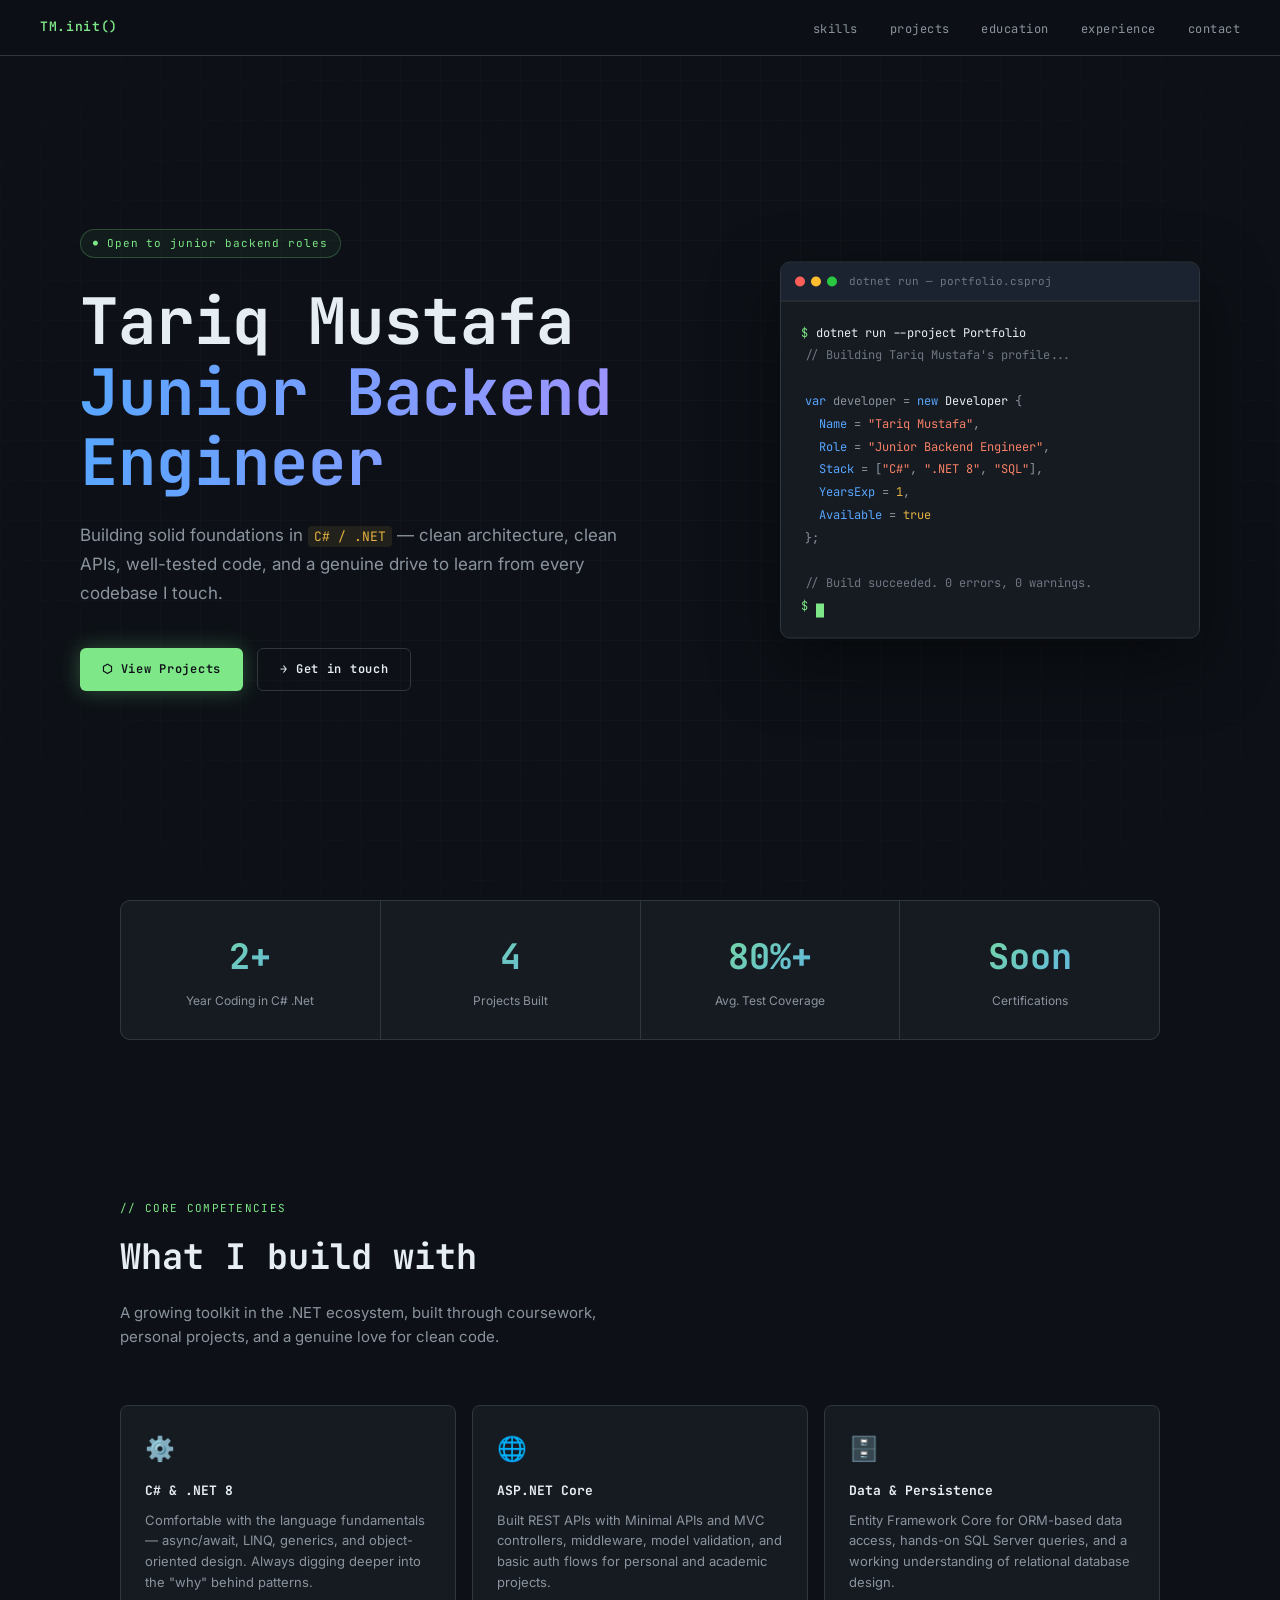
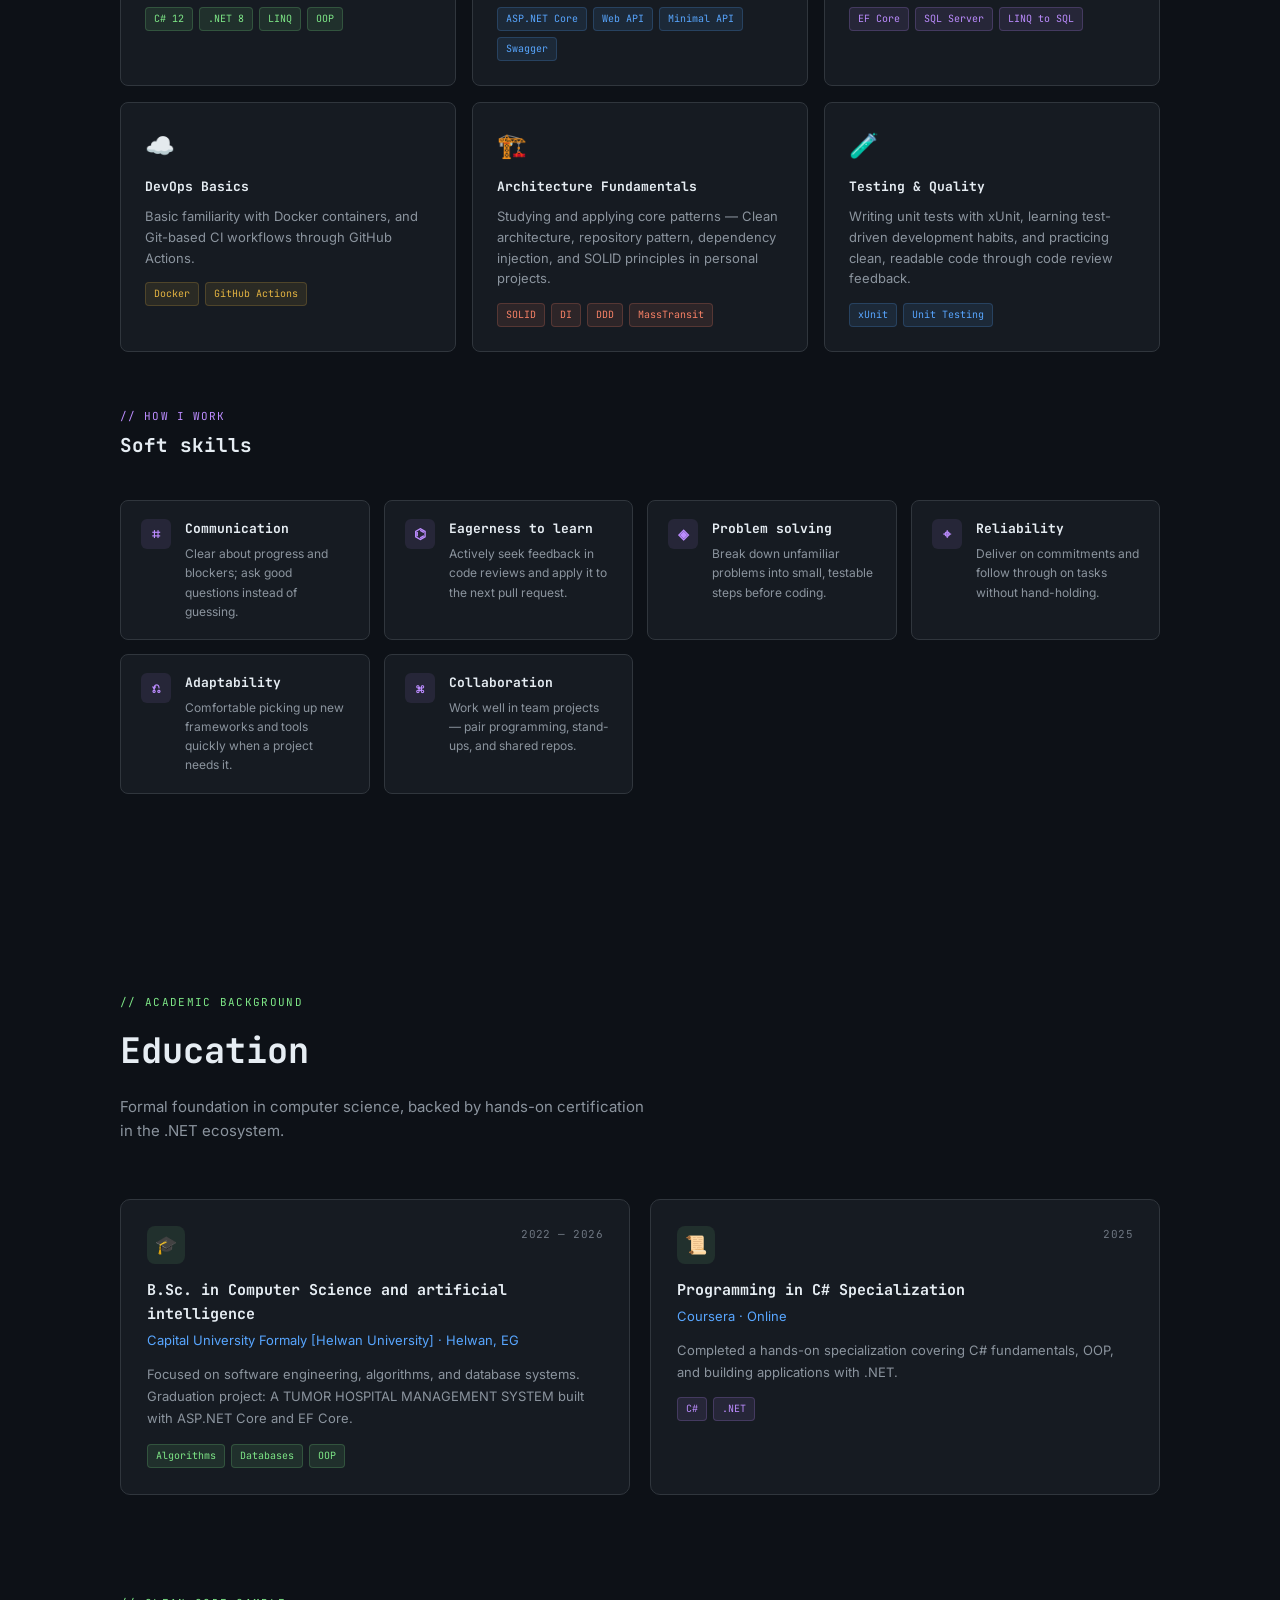
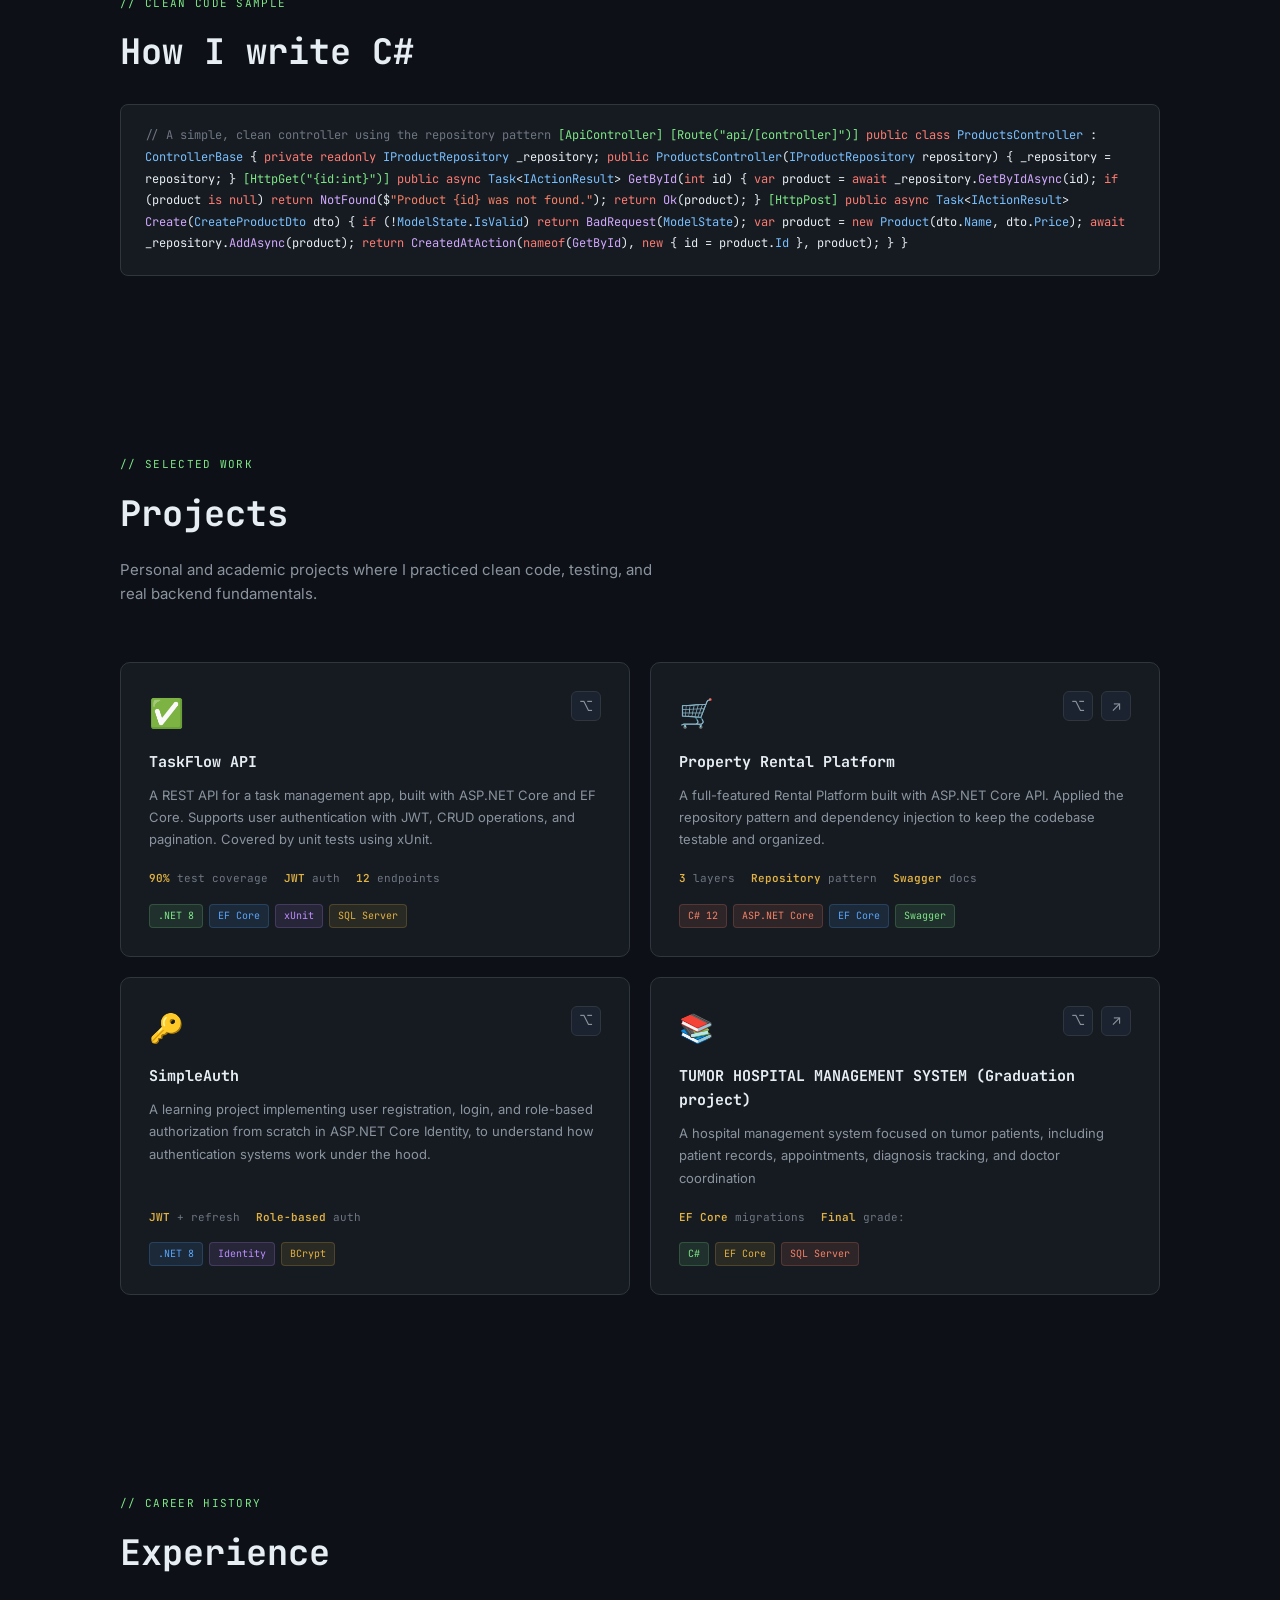
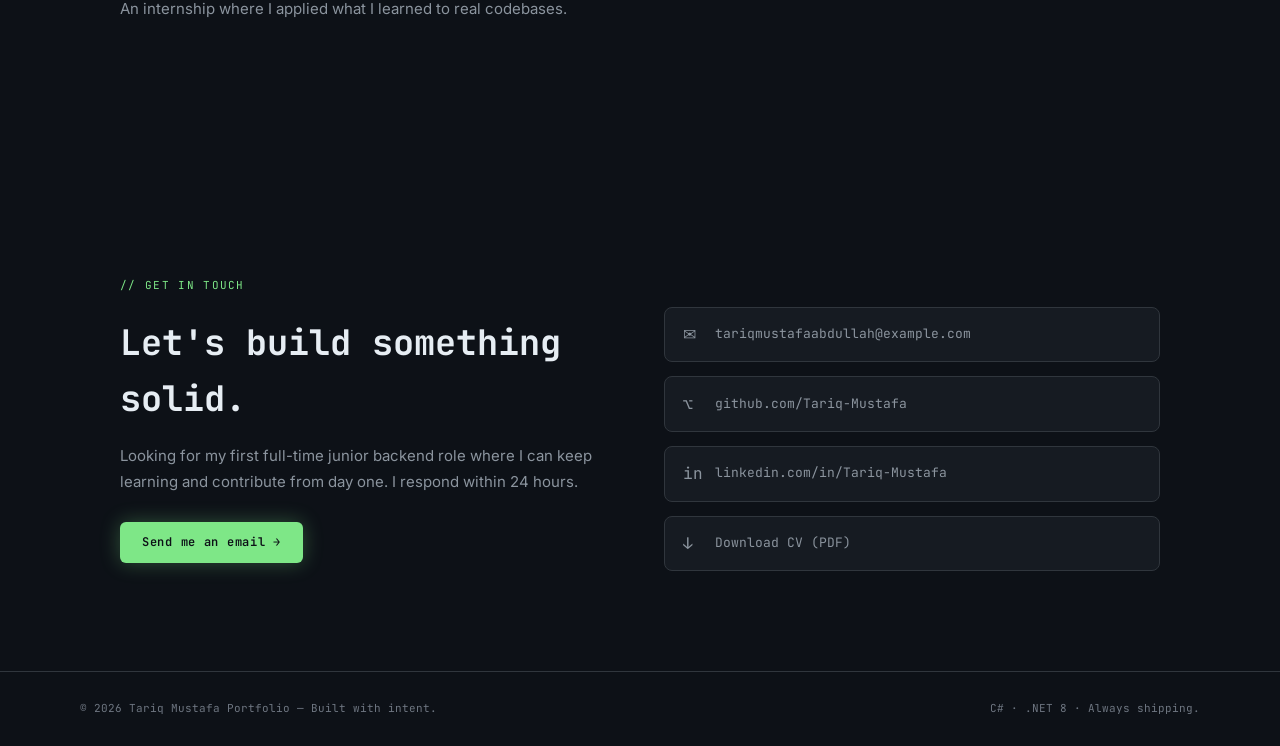
==== index.html @ 914c98a4 "Rename portfolio.html to index.html" ====
<!DOCTYPE html>
<html lang="en">
  <head>
    <meta charset="UTF-8">
    <meta name="viewport" content="width=device-width, initial-scale=1.0">
    <title>Tariq Mustafa — Junior Backend Engineer</title>
    <link rel="stylesheet" href="portfolio.css">
    <link href="https://fonts.googleapis.com/css2?family=JetBrains+Mono:wght@300;400;600;700&family=Inter:wght@300;400;500;600&display=swap" rel="stylesheet">
  </head>

  <body>

  <!-- NAV -->
  <nav>
    <div class="nav-logo">TM.init()</div>
    <ul class="nav-links">
      <li><a href="#skills">skills</a></li>
      <li><a href="#projects">projects</a></li>
      <li><a href="#education">education</a></li>
      <li><a href="#experience">experience</a></li>
      <li><a href="#contact">contact</a></li>
    </ul>
  </nav>

  <!-- HERO -->
  <div style="position:relative; overflow:hidden;">
    <div class="hero-grid"></div>
    <div class="hero" style="max-width:1400px; margin:0 auto;">
      <div class="hero-content">
        <div class="hero-badge">Open to junior backend roles</div>
        <h1>
          <span class="name">Tariq Mustafa</span>
          <span class="role">Junior Backend Engineer</span>
        </h1>
        <p class="hero-tagline">
          Building solid foundations in <code>C# / .NET</code> —
          clean architecture, clean APIs, well-tested code, and a genuine drive to learn
          from every codebase I touch.
        </p>
        <div class="hero-cta">
          <a href="#projects" class="btn btn-primary">
            <span>⬡</span> View Projects
          </a>
          <a href="#contact" class="btn btn-secondary">
            <span>→</span> Get in touch
          </a>
        </div>
      </div>

      <div class="terminal" id="terminal">
        <div class="terminal-bar">
          <div class="dot dot-r"></div>
          <div class="dot dot-y"></div>
          <div class="dot dot-g"></div>
          <span class="terminal-title">dotnet run — portfolio.csproj</span>
        </div>
        <div class="terminal-body">
          <div class="t-line"><span class="t-prompt">$</span><span class="t-cmd">dotnet run --project Portfolio</span></div>
          <div class="t-out"><span class="t-comment">// Building Tariq Mustafa's profile...</span></div>
          <div class="t-out">&nbsp;</div>
          <div class="t-out"><span class="t-key">var</span> developer = <span class="t-key">new</span> <span class="t-cmd">Developer</span> {</div>
          <div class="t-out">&nbsp;&nbsp;<span class="t-key">Name</span> = <span class="t-str">"Tariq Mustafa"</span>,</div>
          <div class="t-out">&nbsp;&nbsp;<span class="t-key">Role</span> = <span class="t-str">"Junior Backend Engineer"</span>,</div>
          <div class="t-out">&nbsp;&nbsp;<span class="t-key">Stack</span> = [<span class="t-str">"C#"</span>, <span class="t-str">".NET 8"</span>, <span class="t-str">"SQL"</span>],</div>
          <div class="t-out">&nbsp;&nbsp;<span class="t-key">YearsExp</span> = <span class="t-val">1</span>,</div>
          <div class="t-out">&nbsp;&nbsp;<span class="t-key">Available</span> = <span class="t-val">true</span></div>
          <div class="t-out">};</div>
          <div class="t-out">&nbsp;</div>
          <div class="t-out"><span class="t-comment">// Build succeeded. 0 errors, 0 warnings.</span></div>
          <div class="t-line"><span class="t-prompt">$</span><span class="t-cmd"> <span class="cursor"></span></span></div>
        </div>
      </div>
    </div>
  </div>

  <!-- METRICS -->
  <section id="metrics" style="padding-top: 0; padding-bottom: 0;">
    <div class="metrics">
      <div class="metric"><div class="metric-num">2+</div><div class="metric-label">Year Coding in C# .Net</div></div>
      <div class="metric"><div class="metric-num">4</div><div class="metric-label">Projects Built</div></div>
      <div class="metric"><div class="metric-num">80%+</div><div class="metric-label">Avg. Test Coverage</div></div>
      <div class="metric"><div class="metric-num">Soon</div><div class="metric-label">Certifications</div></div>
    </div>
  </section>

  <!-- SKILLS -->
  <section id="skills">
    <div class="section-label">// core competencies</div>
    <h2 class="section-title">What I build with</h2>
    <p class="section-sub">A growing toolkit in the .NET ecosystem, built through coursework, personal projects, and a genuine love for clean code.</p>

    <div class="skills-grid">
      <div class="skill-card" style="--accent-bar: #7EE787">
        <div class="skill-icon">⚙️</div>
        <div class="skill-name">C# & .NET 8</div>
        <div class="skill-desc">Comfortable with the language fundamentals — async/await, LINQ, generics, and object-oriented design. Always digging deeper into the "why" behind patterns.</div>
        <div class="skill-tags">
          <span class="tag green">C# 12</span>
          <span class="tag green">.NET 8</span>
          <span class="tag green">LINQ</span>
          <span class="tag green">OOP</span>
        </div>
      </div>

      <div class="skill-card" style="--accent-bar: #58A6FF">
        <div class="skill-icon">🌐</div>
        <div class="skill-name">ASP.NET Core</div>
        <div class="skill-desc">Built REST APIs with Minimal APIs and MVC controllers, middleware, model validation, and basic auth flows for personal and academic projects.</div>
        <div class="skill-tags">
          <span class="tag">ASP.NET Core</span>
          <span class="tag">Web API</span>
          <span class="tag">Minimal API</span>
          <span class="tag">Swagger</span>
        </div>
      </div>

      <div class="skill-card" style="--accent-bar: #BC8CFF">
        <div class="skill-icon">🗄️</div>
        <div class="skill-name">Data & Persistence</div>
        <div class="skill-desc">Entity Framework Core for ORM-based data access, hands-on SQL Server queries, and a working understanding of relational database design.</div>
        <div class="skill-tags">
          <span class="tag purple">EF Core</span>
          <span class="tag purple">SQL Server</span>
          <span class="tag purple">LINQ to SQL</span>
        </div>
      </div>

      <div class="skill-card" style="--accent-bar: #E3B341">
        <div class="skill-icon">☁️</div>
        <div class="skill-name">DevOps Basics</div>
        <div class="skill-desc">Basic familiarity with Docker containers, and Git-based CI workflows through GitHub Actions.</div>
        <div class="skill-tags">
          <span class="tag yellow">Docker</span>
          <span class="tag yellow">GitHub Actions</span>
        </div>
      </div>

      <div class="skill-card" style="--accent-bar: #F78166">
        <div class="skill-icon">🏗️</div>
        <div class="skill-name">Architecture Fundamentals</div>
        <div class="skill-desc">Studying and applying core patterns — Clean architecture, repository pattern, dependency injection, and SOLID principles in personal projects.</div>
        <div class="skill-tags">
          <span class="tag orange">SOLID</span>
          <span class="tag orange">DI</span>
          <span class="tag orange">DDD</span>
          <span class="tag orange">MassTransit</span>
        </div>
      </div>

      <div class="skill-card" style="--accent-bar: #79C0FF">
        <div class="skill-icon">🧪</div>
        <div class="skill-name">Testing & Quality</div>
        <div class="skill-desc">Writing unit tests with xUnit, learning test-driven development habits, and practicing clean, readable code through code review feedback.</div>
        <div class="skill-tags">
          <span class="tag">xUnit</span>
          <span class="tag">Unit Testing</span>
        </div>
      </div>
    </div>

    <div class="subsection-label">// how I work</div>
    <h3 style="font-family:'JetBrains Mono',monospace; font-size:1.2rem; font-weight:700;">Soft skills</h3>

    <div class="softskills-grid">
      <div class="soft-card">
        <div class="soft-icon">⌗</div>
        <div class="soft-body">
          <div class="soft-name">Communication</div>
          <div class="soft-desc">Clear about progress and blockers; ask good questions instead of guessing.</div>
        </div>
      </div>
      <div class="soft-card">
        <div class="soft-icon">⌬</div>
        <div class="soft-body">
          <div class="soft-name">Eagerness to learn</div>
          <div class="soft-desc">Actively seek feedback in code reviews and apply it to the next pull request.</div>
        </div>
      </div>
      <div class="soft-card">
        <div class="soft-icon">◈</div>
        <div class="soft-body">
          <div class="soft-name">Problem solving</div>
          <div class="soft-desc">Break down unfamiliar problems into small, testable steps before coding.</div>
        </div>
      </div>
      <div class="soft-card">
        <div class="soft-icon">⌖</div>
        <div class="soft-body">
          <div class="soft-name">Reliability</div>
          <div class="soft-desc">Deliver on commitments and follow through on tasks without hand-holding.</div>
        </div>
      </div>
      <div class="soft-card">
        <div class="soft-icon">⎌</div>
        <div class="soft-body">
          <div class="soft-name">Adaptability</div>
          <div class="soft-desc">Comfortable picking up new frameworks and tools quickly when a project needs it.</div>
        </div>
      </div>
      <div class="soft-card">
        <div class="soft-icon">⌘</div>
        <div class="soft-body">
          <div class="soft-name">Collaboration</div>
          <div class="soft-desc">Work well in team projects — pair programming, stand-ups, and shared repos.</div>
        </div>
      </div>
    </div>
  </section>

  <!-- EDUCATION -->
  <section id="education">
    <div class="section-label">// academic background</div>
    <h2 class="section-title">Education</h2>
    <p class="section-sub">Formal foundation in computer science, backed by hands-on certification in the .NET ecosystem.</p>

    <div class="education-grid">
      <div class="edu-card">
        <div class="edu-top">
          <div class="edu-icon">🎓</div>
          <div class="edu-date">2022 — 2026</div>
        </div>
        <div class="edu-degree">B.Sc. in Computer Science and artificial intelligence</div>
        <div class="edu-school">Capital University Formaly [Helwan University] · Helwan, EG</div>
        <div class="edu-desc">Focused on software engineering, algorithms, and database systems. Graduation project: A TUMOR HOSPITAL MANAGEMENT SYSTEM built with ASP.NET Core and EF Core.</div>
        <div class="edu-tags">
          <span class="tag green">Algorithms</span>
          <span class="tag green">Databases</span>
          <span class="tag green">OOP</span>
        </div>
      </div>

      <div class="edu-card">
        <div class="edu-top">
          <div class="edu-icon">📜</div>
          <div class="edu-date">2025</div>
        </div>
        <div class="edu-degree">Programming in C# Specialization</div>
        <div class="edu-school">Coursera · Online</div>
        <div class="edu-desc">Completed a hands-on specialization covering C# fundamentals, OOP, and building applications with .NET.</div>
        <div class="edu-tags">
          <span class="tag purple">C#</span>
          <span class="tag purple">.NET</span>
        </div>
      </div>
    </div>
  </section>

  <!-- CODE SNIPPET -->
  <section style="padding-top: 0; padding-bottom: 80px;">
    <div class="section-label">// clean code sample</div>
    <h2 class="section-title" style="margin-bottom: 24px;">How I write C#</h2>
    <div class="code-block">
  <span class="c-comment">// A simple, clean controller using the repository pattern</span>
  <span class="c-attr">[ApiController]</span>
  <span class="c-attr">[Route("api/[controller]")]</span>
  <span class="c-keyword">public class</span> <span class="c-class">ProductsController</span> : <span class="c-class">ControllerBase</span>
  {
      <span class="c-keyword">private readonly</span> <span class="c-class">IProductRepository</span> _repository;

      <span class="c-keyword">public</span> <span class="c-class">ProductsController</span>(<span class="c-class">IProductRepository</span> repository)
      {
          _repository = repository;
      }

      <span class="c-attr">[HttpGet("{id:int}")]</span>
      <span class="c-keyword">public async</span> <span class="c-class">Task</span>&lt;<span class="c-class">IActionResult</span>&gt; <span class="c-method">GetById</span>(<span class="c-keyword">int</span> id)
      {
          <span class="c-keyword">var</span> product = <span class="c-keyword">await</span> _repository.<span class="c-method">GetByIdAsync</span>(id);

          <span class="c-keyword">if</span> (product <span class="c-keyword">is null</span>)
              <span class="c-keyword">return</span> <span class="c-method">NotFound</span>($<span class="c-str">"Product {id} was not found."</span>);

          <span class="c-keyword">return</span> <span class="c-method">Ok</span>(product);
      }

      <span class="c-attr">[HttpPost]</span>
      <span class="c-keyword">public async</span> <span class="c-class">Task</span>&lt;<span class="c-class">IActionResult</span>&gt; <span class="c-method">Create</span>(<span class="c-class">CreateProductDto</span> dto)
      {
          <span class="c-keyword">if</span> (!<span class="c-class">ModelState</span>.<span class="c-class">IsValid</span>)
              <span class="c-keyword">return</span> <span class="c-method">BadRequest</span>(<span class="c-class">ModelState</span>);

          <span class="c-keyword">var</span> product = <span class="c-keyword">new</span> <span class="c-class">Product</span>(dto.<span class="c-class">Name</span>, dto.<span class="c-class">Price</span>);
          <span class="c-keyword">await</span> _repository.<span class="c-method">AddAsync</span>(product);

          <span class="c-keyword">return</span> <span class="c-method">CreatedAtAction</span>(<span class="c-keyword">nameof</span>(<span class="c-method">GetById</span>), <span class="c-keyword">new</span> { id = product.<span class="c-class">Id</span> }, product);
      }
  }</div>
  </section>

  <!-- PROJECTS -->
  <section id="projects">
    <div class="section-label">// selected work</div>
    <h2 class="section-title">Projects</h2>
    <p class="section-sub">Personal and academic projects where I practiced clean code, testing, and real backend fundamentals.</p>

    <div class="projects-grid">
      <div class="project-card">
        <div class="project-header">
          <div class="project-icon">✅</div>
          <div class="project-links">
            <a href="#" class="icon-link" title="GitHub">⌥</a>
          </div>
        </div>
        <div class="project-name">TaskFlow API</div>
        <div class="project-desc">A REST API for a task management app, built with ASP.NET Core and EF Core. Supports user authentication with JWT, CRUD operations, and pagination. Covered by unit tests using xUnit.</div>
        <div class="project-stats">
          <div class="stat"><span>90%</span> test coverage</div>
          <div class="stat"><span>JWT</span> auth</div>
          <div class="stat"><span>12</span> endpoints</div>
        </div>
        <div class="project-tech">
          <span class="tag green">.NET 8</span>
          <span class="tag">EF Core</span>
          <span class="tag purple">xUnit</span>
          <span class="tag yellow">SQL Server</span>
        </div>
      </div>

      <div class="project-card">
        <div class="project-header">
          <div class="project-icon">🛒</div>
          <div class="project-links">
            <a href="https://github.com/OsamaAhmedX04/RentMate" class="icon-link" title="GitHub">⌥</a>
            <a href="#" class="icon-link" title="Live">↗</a>
          </div>
        </div>
        <div class="project-name">Property Rental Platform</div>
        <div class="project-desc">A full-featured Rental Platform built with ASP.NET Core API. Applied the repository pattern and dependency injection to keep the codebase testable and organized.</div>
        <div class="project-stats">
          <div class="stat"><span>3</span> layers</div>
          <div class="stat"><span>Repository</span> pattern</div>
          <div class="stat"><span>Swagger</span> docs</div>
        </div>
        <div class="project-tech">
          <span class="tag orange">C# 12</span>
          <span class="tag orange">ASP.NET Core</span>
          <span class="tag">EF Core</span>
          <span class="tag green">Swagger</span>
        </div>
      </div>

      <div class="project-card">
        <div class="project-header">
          <div class="project-icon">🔑</div>
          <div class="project-links">
            <a href="#" class="icon-link" title="GitHub">⌥</a>
          </div>
        </div>
        <div class="project-name">SimpleAuth</div>
        <div class="project-desc">A learning project implementing user registration, login, and role-based authorization from scratch in ASP.NET Core Identity, to understand how authentication systems work under the hood.</div>
        <div class="project-stats">
          <div class="stat"><span>JWT</span> + refresh</div>
          <div class="stat"><span>Role-based</span> auth</div>
        </div>
        <div class="project-tech">
          <span class="tag">.NET 8</span>
          <span class="tag purple">Identity</span>
          <span class="tag yellow">BCrypt</span>
        </div>
      </div>

      <div class="project-card">
        <div class="project-header">
          <div class="project-icon">📚</div>
          <div class="project-links">
            <a href="https://github.com/OsamaAhmedX04/Tumor-Hospital" class="icon-link" title="GitHub">⌥</a>
            <a href="#" class="icon-link" title="Live">↗</a>
          </div>
        </div>
        <div class="project-name">TUMOR HOSPITAL MANAGEMENT SYSTEM (Graduation project)</div>
        <div class="project-desc">A hospital management system focused on tumor patients, including patient records, appointments, diagnosis tracking, and doctor coordination</div>
        <div class="project-stats">
          <div class="stat"><span>EF Core</span> migrations</div>
          <div class="stat"><span>Final</span> grade: </div>
        </div>
        <div class="project-tech">
          <span class="tag green">C#</span>
          <span class="tag yellow">EF Core</span>
          <span class="tag orange">SQL Server</span>
        </div>
      </div>
    </div>
  </section>

  <!-- EXPERIENCE -->
  <section id="experience">
    <div class="section-label">// career history</div>
    <h2 class="section-title">Experience</h2>
    <p class="section-sub">An internship where I applied what I learned to real codebases.</p>

<!-- HERE -->
    </div>
  </section>

  <!-- CONTACT -->
  <section id="contact">
    <div class="section-label">// get in touch</div>
    <div class="contact-grid">
      <div class="contact-text">
        <h2 class="section-title">Let's build something solid.</h2>
        <p>Looking for my first full-time junior backend role where I can keep learning and contribute from day one. I respond within 24 hours.</p>
        <a href="mailto:tariqmustafaabdullah@example.com" class="btn btn-primary" style="display:inline-flex; width:fit-content;">
          Send me an email →
        </a>
      </div>
      <div class="contact-links">
        <a href="mailto:tariqmustafaabdullah@example.com" class="contact-link">
          <span class="cl-icon">✉</span>
          tariqmustafaabdullah@example.com
        </a>
        <a href="https://github.com/Tariq-Mustafa" class="contact-link">
          <span class="cl-icon">⌥</span>
          github.com/Tariq-Mustafa
        </a>
        <a href="https://www.linkedin.com/in/tariq-mustafa-114105417" class="contact-link">
          <span class="cl-icon">in</span>
          linkedin.com/in/Tariq-Mustafa
        </a>
        <a href="#" class="contact-link">
          <span class="cl-icon">↓</span>
          Download CV (PDF)
        </a>
      </div>
    </div>
  </section>

  <!-- FOOTER -->
  <footer>
    <div class="footer-text">&copy; 2026 Tariq Mustafa Portfolio — Built with intent.</div>
    <div class="footer-note">C# · .NET 8 · Always shipping.</div>
  </footer>

  </body>
</html>
---- portfolio.css ----
:root {
    --bg: #0D1117;
    --surface: #161B22;
    --surface2: #1C2330;
    --border: #30363D;
    --accent: #7EE787;
    --accent2: #58A6FF;
    --accent3: #F78166;
    --text: #E6EDF3;
    --muted: #8B949E;
    --muted2: #6E7681;
    --purple: #BC8CFF;
    --yellow: #E3B341;
}

*, *::before, *::after { box-sizing: border-box; margin: 0; padding: 0; }

html { scroll-behavior: smooth; }

body {
    background: var(--bg);
    color: var(--text);
    font-family: 'Inter', sans-serif;
    font-size: 15px;
    line-height: 1.6;
    overflow-x: hidden;
}

/* ─── SCROLLBAR ─── */
::-webkit-scrollbar { width: 6px; }
::-webkit-scrollbar-track { background: var(--bg); }
::-webkit-scrollbar-thumb { background: var(--border); border-radius: 3px; }

/* ─── NAV ─── */
nav {
    position: fixed; top: 0; left: 0; right: 0; z-index: 100;
    display: flex; align-items: center; justify-content: space-between;
    padding: 0 40px; height: 56px;
    background: rgba(13,17,23,0.85);
    backdrop-filter: blur(12px);
    border-bottom: 1px solid var(--border);
}

.nav-logo {
    font-family: 'JetBrains Mono', monospace;
    font-size: 13px; font-weight: 600;
    color: var(--accent);
    letter-spacing: 0.05em;
}

.nav-links { display: flex; gap: 32px; list-style: none; }
  
.nav-links a {
    font-family: 'JetBrains Mono', monospace;
    font-size: 12px; color: var(--muted); text-decoration: none;
    letter-spacing: 0.04em;
    transition: color 0.2s;
}
  
.nav-links a:hover { color: var(--accent); }

/* ─── HERO ─── */
.hero {
    min-height: 100vh;
    display: flex; align-items: center;
    padding: 80px 80px 60px;
    position: relative;
    overflow: hidden;
}
  
.hero-grid {
    position: absolute; inset: 0; pointer-events: none;
    background-image:
      linear-gradient(var(--surface) 1px, transparent 1px),
      linear-gradient(90deg, var(--surface) 1px, transparent 1px);
    background-size: 40px 40px;
    opacity: 0.4;
    mask-image: radial-gradient(ellipse 80% 80% at 50% 50%, black 40%, transparent 100%);
}
  
.hero-content { position: relative; max-width: 780px; }
  
.hero-badge {
    display: inline-flex; align-items: center; gap: 8px;
    font-family: 'JetBrains Mono', monospace;
    font-size: 11px; color: var(--accent); letter-spacing: 0.08em;
    border: 1px solid rgba(126,231,135,0.25);
    padding: 5px 12px; border-radius: 20px;
    margin-bottom: 28px;
    background: rgba(126,231,135,0.05);
}
  
.hero-badge::before { content: '●'; font-size: 8px; animation: pulse 2s infinite; }
  @keyframes pulse {
    0%, 100% { opacity: 1; } 50% { opacity: 0.3; }
}
  
.hero h1 {
    font-family: 'JetBrains Mono', monospace;
    font-size: clamp(2.4rem, 5vw, 4rem);
    font-weight: 700;
    line-height: 1.1;
    margin-bottom: 8px;
}
  
.hero h1 .name { color: var(--text); }
  
.hero h1 .role {
    display: block;
    background: linear-gradient(90deg, var(--accent2), var(--purple));
    -webkit-background-clip: text; -webkit-text-fill-color: transparent;
}
  
.hero-tagline {
    font-size: 17px; color: var(--muted); margin: 24px 0 40px;
    max-width: 560px; line-height: 1.7;
}
  
.hero-tagline code {
    font-family: 'JetBrains Mono', monospace;
    font-size: 13px; color: var(--yellow);
    background: rgba(227,179,65,0.1);
    padding: 2px 6px; border-radius: 4px;
}
  
.hero-cta { display: flex; gap: 14px; flex-wrap: wrap; }
  
.btn {
    font-family: 'JetBrains Mono', monospace;
    font-size: 12px; font-weight: 600; letter-spacing: 0.06em;
    padding: 11px 22px; border-radius: 6px;
    text-decoration: none; border: none; cursor: pointer;
    transition: transform 0.15s, box-shadow 0.15s;
    display: inline-flex; align-items: center; gap: 8px;
}
  
.btn:hover { transform: translateY(-1px); }
  
.btn-primary {
    background: var(--accent); color: #0D1117;
    box-shadow: 0 0 20px rgba(126,231,135,0.3);
}
  
.btn-primary:hover { box-shadow: 0 0 30px rgba(126,231,135,0.5); }
  
.btn-secondary {
    background: transparent; color: var(--text);
    border: 1px solid var(--border);
}
  
.btn-secondary:hover { border-color: var(--accent2); color: var(--accent2); }

/* ─── TERMINAL WIDGET ─── */
.terminal {
    position: absolute; right: 80px; top: 50%; transform: translateY(-50%);
    width: 420px;
    background: var(--surface); border: 1px solid var(--border);
    border-radius: 10px; overflow: hidden;
    box-shadow: 0 24px 64px rgba(0,0,0,0.5);
}
  
.terminal-bar {
    display: flex; align-items: center; gap: 6px;
    padding: 10px 14px;
    background: var(--surface2); border-bottom: 1px solid var(--border);
}
  
.dot { width: 10px; height: 10px; border-radius: 50%; }
  
.dot-r { background: #FF5F57; }
  
.dot-y { background: #FEBC2E; }
  
.dot-g { background: #28C840; }
  
.terminal-title {
    font-family: 'JetBrains Mono', monospace;
    font-size: 11px; color: var(--muted2); margin-left: 6px;
}
  
.terminal-body { padding: 20px; font-family: 'JetBrains Mono', monospace; font-size: 12px; line-height: 1.9; }
  
.t-line { display: flex; align-items: flex-start; gap: 8px; }
  
.t-prompt { color: var(--accent); flex-shrink: 0; }
  
.t-cmd { color: var(--text); }
  
.t-out { color: var(--muted); padding-left: 4px; }
  
.t-key { color: var(--accent2); }
  
.t-val { color: var(--yellow); }
  
.t-str { color: var(--accent3); }
  
.t-comment { color: var(--muted2); }
  
.cursor {
    display: inline-block; width: 8px; height: 14px;
    background: var(--accent); vertical-align: bottom;
    animation: blink 1.1s step-end infinite;
}
  
@keyframes blink { 50% { opacity: 0; } }

/* ─── SECTION BASE ─── */
section { padding: 100px 80px; max-width: 1200px; margin: 0 auto; }
  
.section-label {
    font-family: 'JetBrains Mono', monospace;
    font-size: 11px; letter-spacing: 0.12em;
    color: var(--accent); text-transform: uppercase;
    margin-bottom: 12px;
}
  
.section-title {
    font-family: 'JetBrains Mono', monospace;
    font-size: clamp(1.6rem, 3vw, 2.2rem);
    font-weight: 700; margin-bottom: 16px;
}
  
.section-sub { color: var(--muted); max-width: 540px; margin-bottom: 56px; }
  
.divider { width: 100%; height: 1px; background: var(--border); margin: 0 80px; }

/* ─── SKILLS ─── */
.skills-grid { display: grid; grid-template-columns: repeat(auto-fit, minmax(280px, 1fr)); gap: 16px; }
  
.skill-card {
    background: var(--surface); border: 1px solid var(--border);
    border-radius: 8px; padding: 24px;
    transition: border-color 0.2s, transform 0.2s;
    position: relative; overflow: hidden;
}
  
.skill-card::before {
    content: ''; position: absolute; top: 0; left: 0; right: 0; height: 2px;
    background: var(--accent-bar, var(--accent));
    transform: scaleX(0); transform-origin: left;
    transition: transform 0.3s;
}
  
.skill-card:hover { border-color: var(--accent2); transform: translateY(-2px); }
  
.skill-card:hover::before { transform: scaleX(1); }
  
.skill-icon { font-size: 24px; margin-bottom: 12px; }
  
.skill-name {
    font-family: 'JetBrains Mono', monospace;
    font-size: 13px; font-weight: 700; color: var(--text); margin-bottom: 8px;
}
  
.skill-desc { font-size: 13px; color: var(--muted); line-height: 1.6; }
  
.skill-tags { display: flex; flex-wrap: wrap; gap: 6px; margin-top: 14px; }
  
.tag {
    font-family: 'JetBrains Mono', monospace;
    font-size: 10px; padding: 3px 8px; border-radius: 4px;
    background: rgba(88,166,255,0.1); color: var(--accent2);
    border: 1px solid rgba(88,166,255,0.2);
}
  
.tag.green { background: rgba(126,231,135,0.1); color: var(--accent); border-color: rgba(126,231,135,0.2); }
  
.tag.purple { background: rgba(188,140,255,0.1); color: var(--purple); border-color: rgba(188,140,255,0.2); }
  
.tag.orange { background: rgba(247,129,102,0.1); color: var(--accent3); border-color: rgba(247,129,102,0.2); }
  
.tag.yellow { background: rgba(227,179,65,0.1); color: var(--yellow); border-color: rgba(227,179,65,0.2); }

/* ─── SOFT SKILLS ─── */
.softskills-grid {
    display: grid; grid-template-columns: repeat(auto-fit, minmax(220px, 1fr));
    gap: 14px; margin-top: 40px;
}
  
.soft-card {
    display: flex; align-items: flex-start; gap: 14px;
    background: var(--surface); border: 1px solid var(--border);
    border-radius: 8px; padding: 18px 20px;
    transition: border-color 0.2s, transform 0.2s;
}
  
.soft-card:hover { border-color: var(--purple); transform: translateY(-2px); }
  
.soft-icon {
    font-family: 'JetBrains Mono', monospace;
    font-size: 14px; font-weight: 700; color: var(--purple);
    width: 30px; height: 30px; flex-shrink: 0;
    display: flex; align-items: center; justify-content: center;
    background: rgba(188,140,255,0.1); border-radius: 6px;
}
  
.soft-body .soft-name {
    font-family: 'JetBrains Mono', monospace;
    font-size: 13px; font-weight: 700; color: var(--text); margin-bottom: 4px;
}
  
.soft-body .soft-desc { font-size: 12px; color: var(--muted); line-height: 1.6; }
  
.subsection-label {
    font-family: 'JetBrains Mono', monospace;
    font-size: 11px; letter-spacing: 0.1em; color: var(--purple);
    text-transform: uppercase; margin: 56px 0 4px;
}

/* ─── EDUCATION ─── */
.education-grid { display: grid; grid-template-columns: repeat(auto-fit, minmax(320px, 1fr)); gap: 20px; }
  
.edu-card {
    background: var(--surface); border: 1px solid var(--border);
    border-radius: 10px; padding: 26px;
    transition: border-color 0.2s, transform 0.2s;
    position: relative;
}
  
.edu-card:hover { border-color: var(--accent); transform: translateY(-2px); }
  
.edu-top { display: flex; justify-content: space-between; align-items: flex-start; margin-bottom: 14px; }
  
.edu-icon {
    font-family: 'JetBrains Mono', monospace;
    font-size: 18px; width: 38px; height: 38px;
    display: flex; align-items: center; justify-content: center;
    background: rgba(126,231,135,0.1); border-radius: 8px; color: var(--accent);
    flex-shrink: 0;
}
  
.edu-date {
    font-family: 'JetBrains Mono', monospace;
    font-size: 11px; color: var(--muted2); letter-spacing: 0.04em;
}
  
.edu-degree {
    font-family: 'JetBrains Mono', monospace;
    font-size: 15px; font-weight: 700; color: var(--text); margin-bottom: 4px;
}  
  
.edu-school { font-size: 13px; color: var(--accent2); margin-bottom: 12px; }
  
.edu-desc { font-size: 13px; color: var(--muted); line-height: 1.7; margin-bottom: 14px; }
  
.edu-tags { display: flex; flex-wrap: wrap; gap: 6px; }

/* ─── PROJECTS ─── */
.projects-grid { display: grid; grid-template-columns: repeat(auto-fit, minmax(340px, 1fr)); gap: 20px; }
  
.project-card {
    background: var(--surface); border: 1px solid var(--border);
    border-radius: 10px; padding: 28px;
    transition: border-color 0.2s, transform 0.2s;
    display: flex; flex-direction: column;
}
  
.project-card:hover { border-color: var(--accent2); transform: translateY(-3px); }
  
.project-header { display: flex; justify-content: space-between; align-items: flex-start; margin-bottom: 14px; }
  
.project-icon { font-size: 28px; }
  
.project-links { display: flex; gap: 8px; }
  
.icon-link {
    display: flex; align-items: center; justify-content: center;
    width: 30px; height: 30px; border-radius: 6px;
    background: var(--surface2); border: 1px solid var(--border);
    color: var(--muted); text-decoration: none; font-size: 14px;
    transition: color 0.2s, border-color 0.2s;
}
  
.icon-link:hover { color: var(--accent2); border-color: var(--accent2); }
  
.project-name {
    font-family: 'JetBrains Mono', monospace;
    font-size: 15px; font-weight: 700; margin-bottom: 10px;
}
  
.project-desc { font-size: 13px; color: var(--muted); line-height: 1.7; flex: 1; margin-bottom: 20px; }
  
.project-stats { display: flex; gap: 16px; margin-bottom: 16px; }
  
.stat { font-family: 'JetBrains Mono', monospace; font-size: 11px; color: var(--muted2); }
  
.stat span { color: var(--yellow); font-weight: 600; }
  
.project-tech { display: flex; flex-wrap: wrap; gap: 6px; }

/* ─── EXPERIENCE ─── */
.timeline { position: relative; padding-left: 28px; }
  
.timeline::before {
    content: ''; position: absolute; left: 8px; top: 4px; bottom: 4px;
    width: 1px; background: var(--border);
}
  
.timeline-item { position: relative; margin-bottom: 44px; }
  
.timeline-item::before {
    content: ''; position: absolute; left: -24px; top: 6px;
    width: 10px; height: 10px; border-radius: 50%;
    background: var(--accent); border: 2px solid var(--bg);
    box-shadow: 0 0 0 2px var(--accent);
}
  
.tl-date {
    font-family: 'JetBrains Mono', monospace;
    font-size: 11px; color: var(--muted2); letter-spacing: 0.06em;
    margin-bottom: 6px;
}
  
.tl-role {
    font-family: 'JetBrains Mono', monospace;
    font-size: 16px; font-weight: 700; color: var(--text); margin-bottom: 4px;
}
  
.tl-company { font-size: 14px; color: var(--accent2); margin-bottom: 12px; }
  
.tl-desc { font-size: 13px; color: var(--muted); line-height: 1.7; }
  
.tl-bullets { margin-top: 10px; padding-left: 16px; }
  
.tl-bullets li { font-size: 13px; color: var(--muted); margin-bottom: 6px; line-height: 1.6; }
  
.tl-bullets li::marker { color: var(--accent); }

/* ─── METRICS ─── */
.metrics { display: grid; grid-template-columns: repeat(4, 1fr); gap: 1px; background: var(--border); border: 1px solid var(--border); border-radius: 10px; overflow: hidden; margin-bottom: 60px; }
  
.metric { background: var(--surface); padding: 28px 24px; text-align: center; }
  
.metric-num {
    font-family: 'JetBrains Mono', monospace;
    font-size: 2.2rem; font-weight: 700;
    background: linear-gradient(135deg, var(--accent), var(--accent2));
    -webkit-background-clip: text; -webkit-text-fill-color: transparent;
    margin-bottom: 6px;
}
  
.metric-label { font-size: 12px; color: var(--muted); }

/* ─── CONTACT ─── */
.contact-grid { display: grid; grid-template-columns: 1fr 1fr; gap: 48px; align-items: center; }
  
.contact-text h2 { margin-bottom: 16px; }
  
.contact-text p { color: var(--muted); line-height: 1.7; margin-bottom: 28px; }
  
.contact-links { display: flex; flex-direction: column; gap: 14px; }
  
.contact-link {
    display: flex; align-items: center; gap: 12px;
    font-family: 'JetBrains Mono', monospace;
    font-size: 13px; color: var(--muted); text-decoration: none;
    padding: 14px 18px;
    background: var(--surface); border: 1px solid var(--border);
    border-radius: 8px; transition: all 0.2s;
}
  
.contact-link:hover { color: var(--accent2); border-color: var(--accent2); transform: translateX(4px); }
  
.cl-icon { font-size: 16px; width: 20px; }

/* ─── FOOTER ─── */
footer {
    border-top: 1px solid var(--border);
    padding: 28px 80px;
    display: flex; justify-content: space-between; align-items: center;
}
  
.footer-text { font-family: 'JetBrains Mono', monospace; font-size: 11px; color: var(--muted2); }
  
.footer-note { font-family: 'JetBrains Mono', monospace; font-size: 11px; color: var(--muted2); }

/* ─── CODE BLOCK ─── */
.code-block {
    background: var(--surface); border: 1px solid var(--border);
    border-radius: 8px; padding: 20px 24px;
    font-family: 'JetBrains Mono', monospace;
    font-size: 12px; line-height: 1.8;
    overflow-x: auto;
}
  
.c-keyword { color: #FF7B72; }
  
.c-class { color: #79C0FF; }
  
.c-method { color: #D2A8FF; }
  
.c-str { color: var(--accent3); }
  
.c-comment { color: var(--muted2); }
  
.c-num { color: var(--yellow); }
  
.c-attr { color: var(--accent); }

@media (max-width: 900px) {
    nav { padding: 0 24px; }
    .hero { padding: 100px 24px 60px; flex-direction: column; }
    .terminal { position: relative; right: auto; top: auto; transform: none; width: 100%; margin-top: 40px; }
    section { padding: 70px 24px; }
    .metrics { grid-template-columns: repeat(2, 1fr); }
    .contact-grid { grid-template-columns: 1fr; }
    footer { padding: 24px; flex-direction: column; gap: 8px; text-align: center; }
}
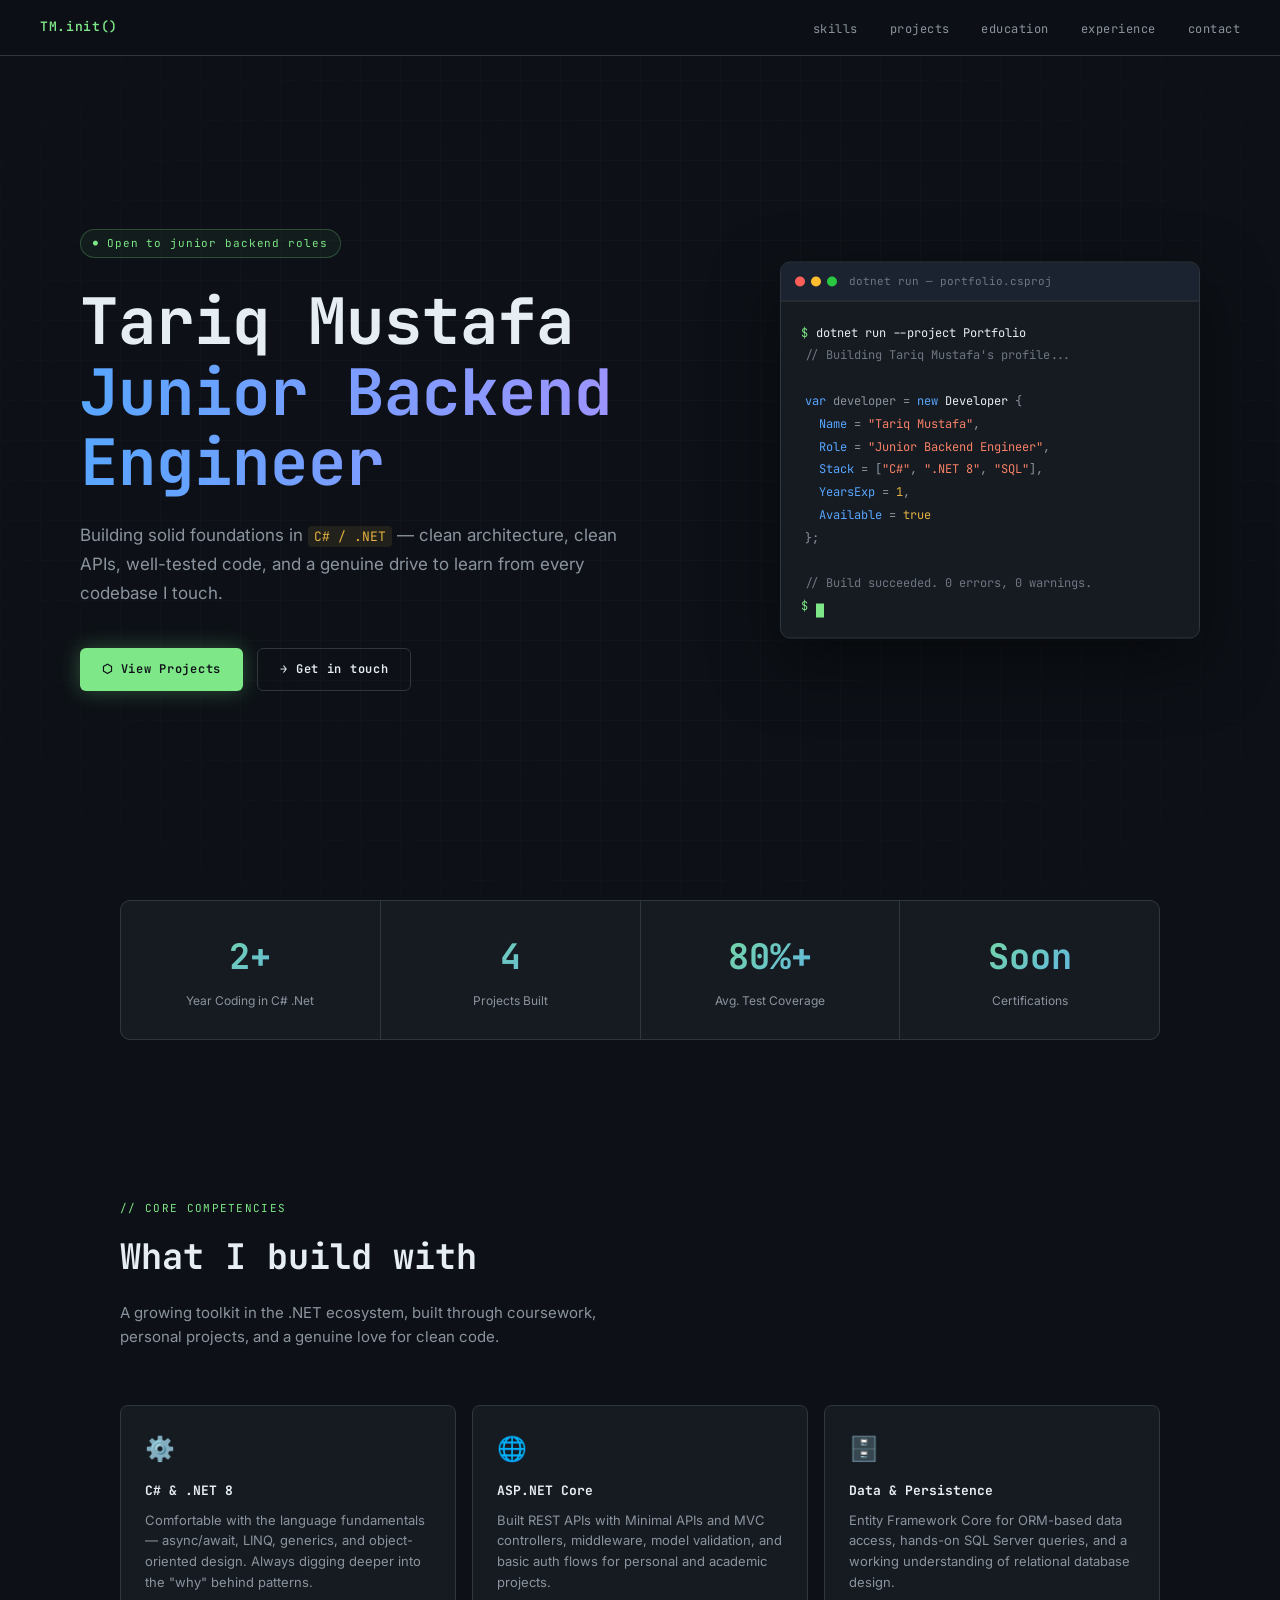
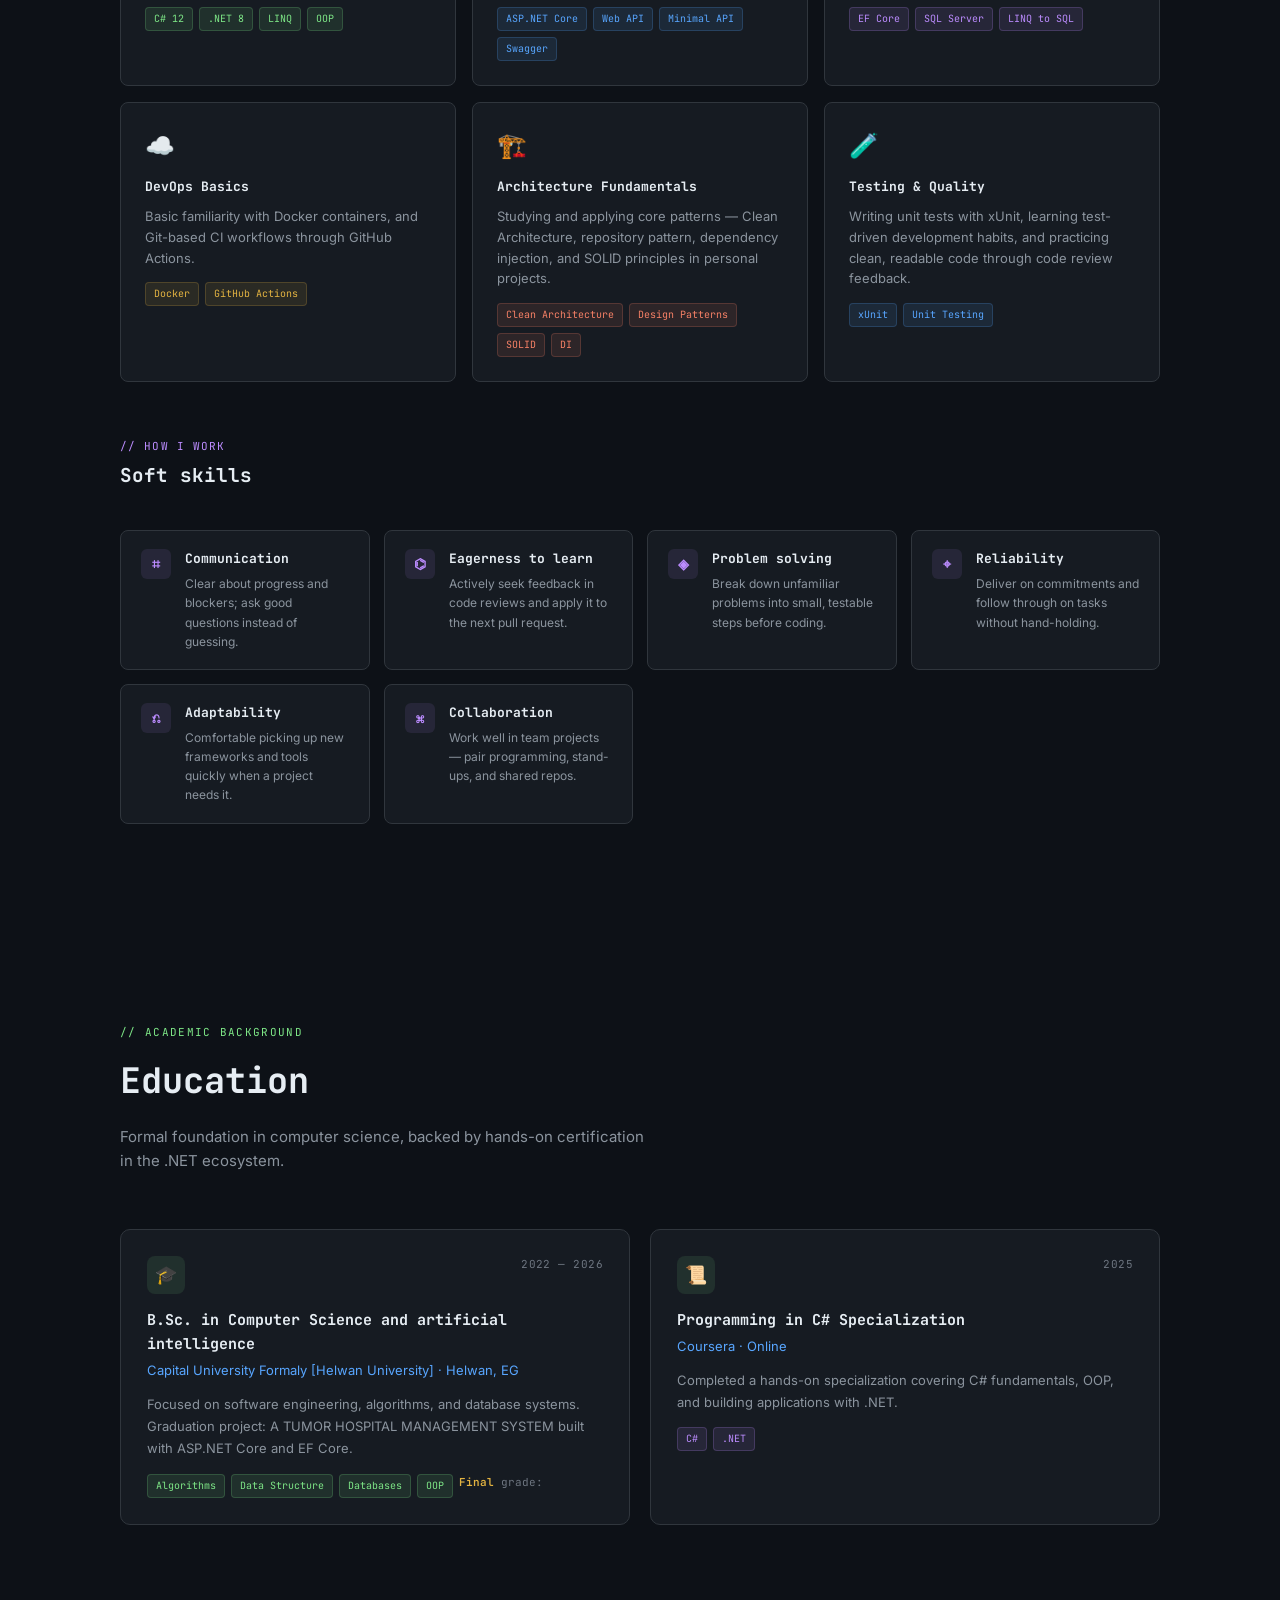
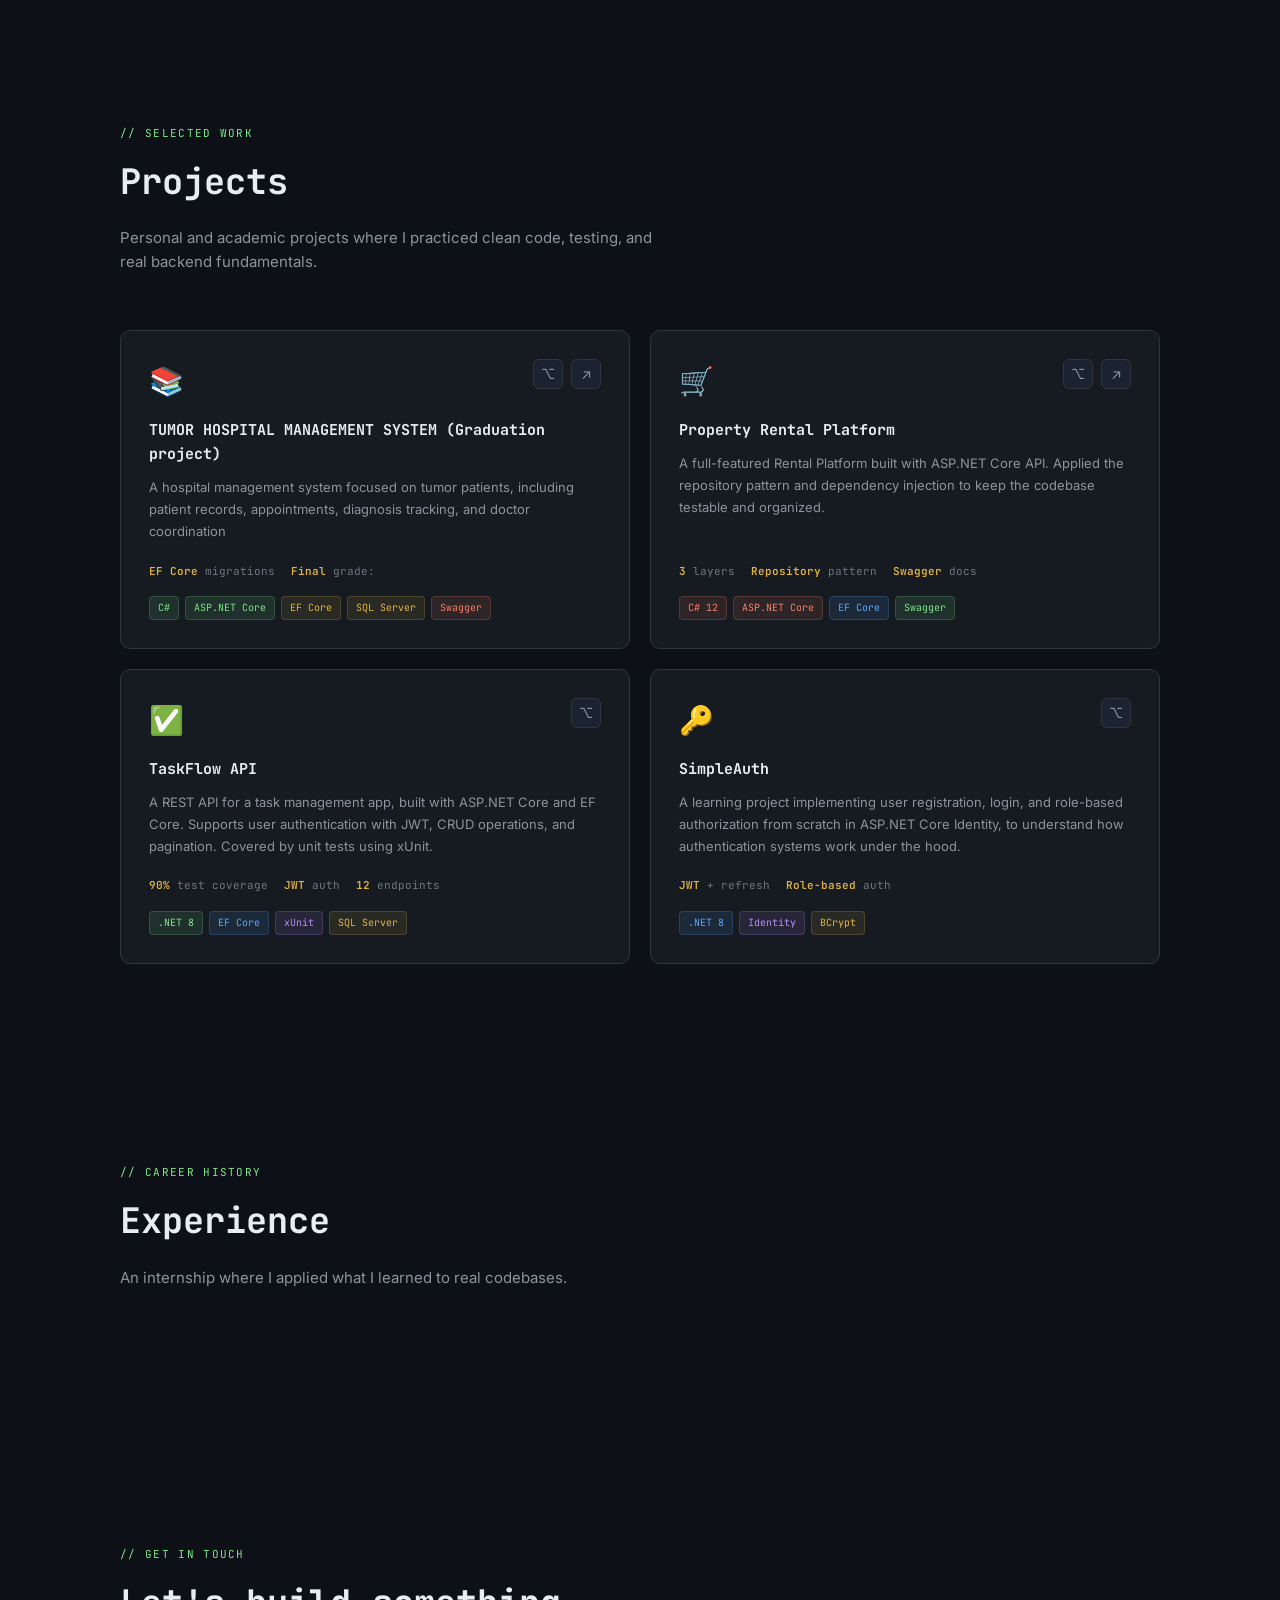
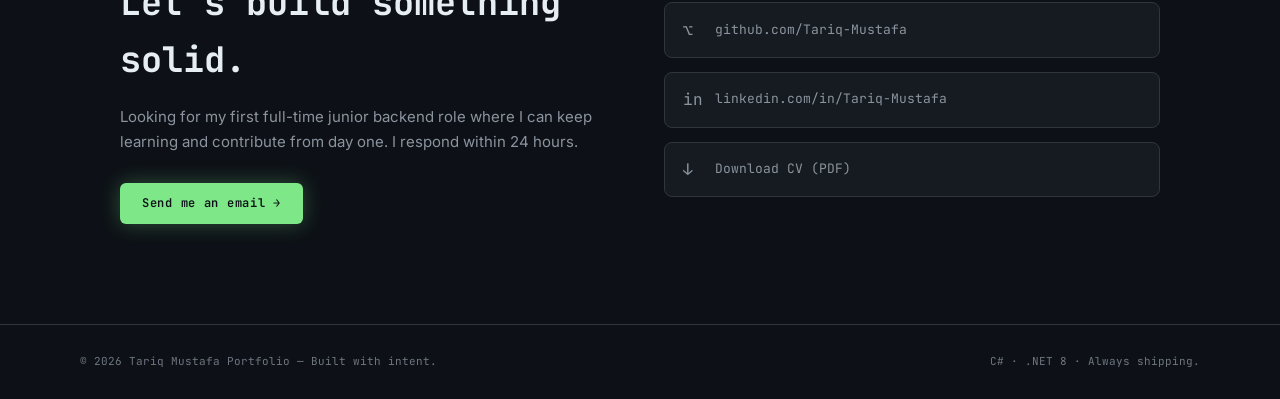
==== commit b8bdc423: "Rename portfolio.html to index.html" ====
--- a/index.html
+++ b/index.html
@@ -10,425 +10,395 @@
 
   <body>
 
-  <!-- NAV -->
-  <nav>
-    <div class="nav-logo">TM.init()</div>
-    <ul class="nav-links">
-      <li><a href="#skills">skills</a></li>
-      <li><a href="#projects">projects</a></li>
-      <li><a href="#education">education</a></li>
-      <li><a href="#experience">experience</a></li>
-      <li><a href="#contact">contact</a></li>
-    </ul>
-  </nav>
-
-  <!-- HERO -->
-  <div style="position:relative; overflow:hidden;">
-    <div class="hero-grid"></div>
-    <div class="hero" style="max-width:1400px; margin:0 auto;">
-      <div class="hero-content">
-        <div class="hero-badge">Open to junior backend roles</div>
-        <h1>
-          <span class="name">Tariq Mustafa</span>
-          <span class="role">Junior Backend Engineer</span>
-        </h1>
-        <p class="hero-tagline">
-          Building solid foundations in <code>C# / .NET</code> —
-          clean architecture, clean APIs, well-tested code, and a genuine drive to learn
-          from every codebase I touch.
-        </p>
-        <div class="hero-cta">
-          <a href="#projects" class="btn btn-primary">
-            <span>⬡</span> View Projects
+    <!-- NAV -->
+    <nav>
+      <div class="nav-logo">TM.init()</div>
+      <button class="nav-toggle" aria-label="Toggle menu">
+        <span></span><span></span><span></span>
+      </button>
+      <ul class="nav-links">
+        <li><a href="#skills">skills</a></li>
+        <li><a href="#projects">projects</a></li>
+        <li><a href="#education">education</a></li>
+        <li><a href="#experience">experience</a></li>
+        <li><a href="#contact">contact</a></li>
+      </ul>
+    </nav>
+
+    <!-- HERO -->
+    <div style="position:relative; overflow:hidden;">
+      <div class="hero-grid"></div>
+      <div class="hero" style="max-width:1400px; margin:0 auto;">
+        <div class="hero-content">
+          <div class="hero-badge">Open to junior backend roles</div>
+          <h1>
+            <span class="name">Tariq Mustafa</span>
+            <span class="role">Junior Backend Engineer</span>
+          </h1>
+          <p class="hero-tagline">
+            Building solid foundations in <code>C# / .NET</code> —
+            clean architecture, clean APIs, well-tested code, and a genuine drive to learn
+            from every codebase I touch.
+          </p>
+          <div class="hero-cta">
+            <a href="#projects" class="btn btn-primary">
+              <span>⬡</span> View Projects
+            </a>
+            <a href="#contact" class="btn btn-secondary">
+              <span>→</span> Get in touch
+            </a>
+          </div>
+        </div>
+
+        <div class="terminal" id="terminal">
+          <div class="terminal-bar">
+            <div class="dot dot-r"></div>
+            <div class="dot dot-y"></div>
+            <div class="dot dot-g"></div>
+            <span class="terminal-title">dotnet run — portfolio.csproj</span>
+          </div>
+          <div class="terminal-body">
+            <div class="t-line"><span class="t-prompt">$</span><span class="t-cmd">dotnet run --project Portfolio</span></div>
+            <div class="t-out"><span class="t-comment">// Building Tariq Mustafa's profile...</span></div>
+            <div class="t-out">&nbsp;</div>
+            <div class="t-out"><span class="t-key">var</span> developer = <span class="t-key">new</span> <span class="t-cmd">Developer</span> {</div>
+            <div class="t-out">&nbsp;&nbsp;<span class="t-key">Name</span> = <span class="t-str">"Tariq Mustafa"</span>,</div>
+            <div class="t-out">&nbsp;&nbsp;<span class="t-key">Role</span> = <span class="t-str">"Junior Backend Engineer"</span>,</div>
+            <div class="t-out">&nbsp;&nbsp;<span class="t-key">Stack</span> = [<span class="t-str">"C#"</span>, <span class="t-str">".NET 8"</span>, <span class="t-str">"SQL"</span>],</div>
+            <div class="t-out">&nbsp;&nbsp;<span class="t-key">YearsExp</span> = <span class="t-val">1</span>,</div>
+            <div class="t-out">&nbsp;&nbsp;<span class="t-key">Available</span> = <span class="t-val">true</span></div>
+            <div class="t-out">};</div>
+            <div class="t-out">&nbsp;</div>
+            <div class="t-out"><span class="t-comment">// Build succeeded. 0 errors, 0 warnings.</span></div>
+            <div class="t-line"><span class="t-prompt">$</span><span class="t-cmd"> <span class="cursor"></span></span></div>
+          </div>
+        </div>
+      </div>
+    </div>
+
+    <!-- METRICS -->
+    <section id="metrics" style="padding-top: 0; padding-bottom: 0;">
+      <div class="metrics">
+        <div class="metric"><div class="metric-num">2+</div><div class="metric-label">Year Coding in C# .Net</div></div>
+        <div class="metric"><div class="metric-num">4</div><div class="metric-label">Projects Built</div></div>
+        <div class="metric"><div class="metric-num">80%+</div><div class="metric-label">Avg. Test Coverage</div></div>
+        <div class="metric"><div class="metric-num">Soon</div><div class="metric-label">Certifications</div></div>
+      </div>
+    </section>
+
+    <!-- SKILLS -->
+    <section id="skills">
+      <div class="section-label">// core competencies</div>
+      <h2 class="section-title">What I build with</h2>
+      <p class="section-sub">A growing toolkit in the .NET ecosystem, built through coursework, personal projects, and a genuine love for clean code.</p>
+
+      <div class="skills-grid">
+        <div class="skill-card" style="--accent-bar: #7EE787">
+          <div class="skill-icon">⚙️</div>
+          <div class="skill-name">C# & .NET 8</div>
+          <div class="skill-desc">Comfortable with the language fundamentals — async/await, LINQ, generics, and object-oriented design. Always digging deeper into the "why" behind patterns.</div>
+          <div class="skill-tags">
+            <span class="tag green">C# 12</span>
+            <span class="tag green">.NET 8</span>
+            <span class="tag green">LINQ</span>
+            <span class="tag green">OOP</span>
+          </div>
+        </div>
+
+        <div class="skill-card" style="--accent-bar: #58A6FF">
+          <div class="skill-icon">🌐</div>
+          <div class="skill-name">ASP.NET Core</div>
+          <div class="skill-desc">Built REST APIs with Minimal APIs and MVC controllers, middleware, model validation, and basic auth flows for personal and academic projects.</div>
+          <div class="skill-tags">
+            <span class="tag">ASP.NET Core</span>
+            <span class="tag">Web API</span>
+            <span class="tag">Minimal API</span>
+            <span class="tag">Swagger</span>
+          </div>
+        </div>
+
+        <div class="skill-card" style="--accent-bar: #BC8CFF">
+          <div class="skill-icon">🗄️</div>
+          <div class="skill-name">Data & Persistence</div>
+          <div class="skill-desc">Entity Framework Core for ORM-based data access, hands-on SQL Server queries, and a working understanding of relational database design.</div>
+          <div class="skill-tags">
+            <span class="tag purple">EF Core</span>
+            <span class="tag purple">SQL Server</span>
+            <span class="tag purple">LINQ to SQL</span>
+          </div>
+        </div>
+
+        <div class="skill-card" style="--accent-bar: #E3B341">
+          <div class="skill-icon">☁️</div>
+          <div class="skill-name">DevOps Basics</div>
+          <div class="skill-desc">Basic familiarity with Docker containers, and Git-based CI workflows through GitHub Actions.</div>
+          <div class="skill-tags">
+            <span class="tag yellow">Docker</span>
+            <span class="tag yellow">GitHub Actions</span>
+          </div>
+        </div>
+
+        <div class="skill-card" style="--accent-bar: #F78166">
+          <div class="skill-icon">🏗️</div>
+          <div class="skill-name">Architecture Fundamentals</div>
+          <div class="skill-desc">Studying and applying core patterns — Clean Architecture, repository pattern, dependency injection, and SOLID principles in personal projects.</div>
+          <div class="skill-tags">
+            <span class="tag orange">Clean Architecture</span>
+            <span class="tag orange">Design Patterns</span>
+            <span class="tag orange">SOLID</span>
+            <span class="tag orange">DI</span>
+          </div>
+        </div>
+
+        <div class="skill-card" style="--accent-bar: #79C0FF">
+          <div class="skill-icon">🧪</div>
+          <div class="skill-name">Testing & Quality</div>
+          <div class="skill-desc">Writing unit tests with xUnit, learning test-driven development habits, and practicing clean, readable code through code review feedback.</div>
+          <div class="skill-tags">
+            <span class="tag">xUnit</span>
+            <span class="tag">Unit Testing</span>
+          </div>
+        </div>
+      </div>
+
+      <div class="subsection-label">// how I work</div>
+      <h3 style="font-family:'JetBrains Mono',monospace; font-size:1.2rem; font-weight:700;">Soft skills</h3>
+
+      <div class="softskills-grid">
+        <div class="soft-card">
+          <div class="soft-icon">⌗</div>
+          <div class="soft-body">
+            <div class="soft-name">Communication</div>
+            <div class="soft-desc">Clear about progress and blockers; ask good questions instead of guessing.</div>
+          </div>
+        </div>
+        <div class="soft-card">
+          <div class="soft-icon">⌬</div>
+          <div class="soft-body">
+            <div class="soft-name">Eagerness to learn</div>
+            <div class="soft-desc">Actively seek feedback in code reviews and apply it to the next pull request.</div>
+          </div>
+        </div>
+        <div class="soft-card">
+          <div class="soft-icon">◈</div>
+          <div class="soft-body">
+            <div class="soft-name">Problem solving</div>
+            <div class="soft-desc">Break down unfamiliar problems into small, testable steps before coding.</div>
+          </div>
+        </div>
+        <div class="soft-card">
+          <div class="soft-icon">⌖</div>
+          <div class="soft-body">
+            <div class="soft-name">Reliability</div>
+            <div class="soft-desc">Deliver on commitments and follow through on tasks without hand-holding.</div>
+          </div>
+        </div>
+        <div class="soft-card">
+          <div class="soft-icon">⎌</div>
+          <div class="soft-body">
+            <div class="soft-name">Adaptability</div>
+            <div class="soft-desc">Comfortable picking up new frameworks and tools quickly when a project needs it.</div>
+          </div>
+        </div>
+        <div class="soft-card">
+          <div class="soft-icon">⌘</div>
+          <div class="soft-body">
+            <div class="soft-name">Collaboration</div>
+            <div class="soft-desc">Work well in team projects — pair programming, stand-ups, and shared repos.</div>
+          </div>
+        </div>
+      </div>
+    </section>
+
+    <!-- EDUCATION -->
+    <section id="education">
+      <div class="section-label">// academic background</div>
+      <h2 class="section-title">Education</h2>
+      <p class="section-sub">Formal foundation in computer science, backed by hands-on certification in the .NET ecosystem.</p>
+
+      <div class="education-grid">
+        <div class="edu-card">
+          <div class="edu-top">
+            <div class="edu-icon">🎓</div>
+            <div class="edu-date">2022 — 2026</div>
+          </div>
+          <div class="edu-degree">B.Sc. in Computer Science and artificial intelligence</div>
+          <div class="edu-school">Capital University Formaly [Helwan University] · Helwan, EG</div>
+          <div class="edu-desc">Focused on software engineering, algorithms, and database systems. Graduation project: A TUMOR HOSPITAL MANAGEMENT SYSTEM built with ASP.NET Core and EF Core.</div>
+          <div class="edu-tags">
+            <span class="tag green">Algorithms</span>
+            <span class="tag green">Data Structure</span>
+            <span class="tag green">Databases</span>
+            <span class="tag green">OOP</span>
+            <div class="stat"><span>Final</span> grade: </div>
+          </div>
+        </div>
+
+        <div class="edu-card">
+          <div class="edu-top">
+            <div class="edu-icon">📜</div>
+            <div class="edu-date">2025</div>
+          </div>
+          <div class="edu-degree">Programming in C# Specialization</div>
+          <div class="edu-school">Coursera · Online</div>
+          <div class="edu-desc">Completed a hands-on specialization covering C# fundamentals, OOP, and building applications with .NET.</div>
+          <div class="edu-tags">
+            <span class="tag purple">C#</span>
+            <span class="tag purple">.NET</span>
+          </div>
+        </div>
+      </div>
+    </section>
+
+    <!-- PROJECTS -->
+    <section id="projects">
+      <div class="section-label">// selected work</div>
+      <h2 class="section-title">Projects</h2>
+      <p class="section-sub">Personal and academic projects where I practiced clean code, testing, and real backend fundamentals.</p>
+
+      <div class="projects-grid">
+        <div class="project-card">
+          <div class="project-header">
+            <div class="project-icon">📚</div>
+            <div class="project-links">
+              <a href="https://github.com/OsamaAhmedX04/Medexa" class="icon-link" title="GitHub">⌥</a>
+              <a href="https://tumor-hospital.vercel.app/" class="icon-link" title="Live">↗</a>
+            </div>
+          </div>
+          <div class="project-name">TUMOR HOSPITAL MANAGEMENT SYSTEM (Graduation project)</div>
+          <div class="project-desc">A hospital management system focused on tumor patients, including patient records, appointments, diagnosis tracking, and doctor coordination</div>
+          <div class="project-stats">
+            <div class="stat"><span>EF Core</span> migrations</div>
+            <div class="stat"><span>Final</span> grade: </div>
+          </div>
+          <div class="project-tech">
+            <span class="tag green">C#</span>
+            <span class="tag green">ASP.NET Core</span>
+            <span class="tag yellow">EF Core</span>
+            <span class="tag yellow">SQL Server</span>
+            <span class="tag orange">Swagger</span>
+          </div>
+        </div>
+
+        <div class="project-card">
+          <div class="project-header">
+            <div class="project-icon">🛒</div>
+            <div class="project-links">
+              <a href="https://github.com/OsamaAhmedX04/RentMate" class="icon-link" title="GitHub">⌥</a>
+              <a href="https://homeless-lovat.vercel.app/" class="icon-link" title="Live">↗</a>
+            </div>
+          </div>
+          <div class="project-name">Property Rental Platform</div>
+          <div class="project-desc">A full-featured Rental Platform built with ASP.NET Core API. Applied the repository pattern and dependency injection to keep the codebase testable and organized.</div>
+          <div class="project-stats">
+            <div class="stat"><span>3</span> layers</div>
+            <div class="stat"><span>Repository</span> pattern</div>
+            <div class="stat"><span>Swagger</span> docs</div>
+          </div>
+          <div class="project-tech">
+            <span class="tag orange">C# 12</span>
+            <span class="tag orange">ASP.NET Core</span>
+            <span class="tag">EF Core</span>
+            <span class="tag green">Swagger</span>
+          </div>
+        </div>
+
+        <div class="project-card">
+          <div class="project-header">
+            <div class="project-icon">✅</div>
+            <div class="project-links">
+              <a href="#" class="icon-link" title="GitHub">⌥</a>
+            </div>
+          </div>
+          <div class="project-name">TaskFlow API</div>
+          <div class="project-desc">A REST API for a task management app, built with ASP.NET Core and EF Core. Supports user authentication with JWT, CRUD operations, and pagination. Covered by unit tests using xUnit.</div>
+          <div class="project-stats">
+            <div class="stat"><span>90%</span> test coverage</div>
+            <div class="stat"><span>JWT</span> auth</div>
+            <div class="stat"><span>12</span> endpoints</div>
+          </div>
+          <div class="project-tech">
+            <span class="tag green">.NET 8</span>
+            <span class="tag">EF Core</span>
+            <span class="tag purple">xUnit</span>
+            <span class="tag yellow">SQL Server</span>
+          </div>
+        </div>
+
+        <div class="project-card">
+          <div class="project-header">
+            <div class="project-icon">🔑</div>
+            <div class="project-links">
+              <a href="#" class="icon-link" title="GitHub">⌥</a>
+            </div>
+          </div>
+          <div class="project-name">SimpleAuth</div>
+          <div class="project-desc">A learning project implementing user registration, login, and role-based authorization from scratch in ASP.NET Core Identity, to understand how authentication systems work under the hood.</div>
+          <div class="project-stats">
+            <div class="stat"><span>JWT</span> + refresh</div>
+            <div class="stat"><span>Role-based</span> auth</div>
+          </div>
+          <div class="project-tech">
+            <span class="tag">.NET 8</span>
+            <span class="tag purple">Identity</span>
+            <span class="tag yellow">BCrypt</span>
+          </div>
+        </div>
+      </div>
+    </section>
+
+    <!-- EXPERIENCE -->
+    <section id="experience">
+      <div class="section-label">// career history</div>
+      <h2 class="section-title">Experience</h2>
+      <p class="section-sub">An internship where I applied what I learned to real codebases.</p>
+
+      <!-- HERE -->
+      </div>
+    </section>
+
+    <!-- CONTACT -->
+    <section id="contact">
+      <div class="section-label">// get in touch</div>
+      <div class="contact-grid">
+        <div class="contact-text">
+          <h2 class="section-title">Let's build something solid.</h2>
+          <p>Looking for my first full-time junior backend role where I can keep learning and contribute from day one. I respond within 24 hours.</p>
+          <a href="mailto:tariqmustafaabdullah@gmail.com" class="btn btn-primary" style="display:inline-flex; width:fit-content;">
+            Send me an email →
           </a>
-          <a href="#contact" class="btn btn-secondary">
-            <span>→</span> Get in touch
+        </div>
+        <div class="contact-links">
+          <a href="https://github.com/Tariq-Mustafa" class="contact-link">
+            <span class="cl-icon">⌥</span>
+            github.com/Tariq-Mustafa
           </a>
-        </div>
-      </div>
-
-      <div class="terminal" id="terminal">
-        <div class="terminal-bar">
-          <div class="dot dot-r"></div>
-          <div class="dot dot-y"></div>
-          <div class="dot dot-g"></div>
-          <span class="terminal-title">dotnet run — portfolio.csproj</span>
-        </div>
-        <div class="terminal-body">
-          <div class="t-line"><span class="t-prompt">$</span><span class="t-cmd">dotnet run --project Portfolio</span></div>
-          <div class="t-out"><span class="t-comment">// Building Tariq Mustafa's profile...</span></div>
-          <div class="t-out">&nbsp;</div>
-          <div class="t-out"><span class="t-key">var</span> developer = <span class="t-key">new</span> <span class="t-cmd">Developer</span> {</div>
-          <div class="t-out">&nbsp;&nbsp;<span class="t-key">Name</span> = <span class="t-str">"Tariq Mustafa"</span>,</div>
-          <div class="t-out">&nbsp;&nbsp;<span class="t-key">Role</span> = <span class="t-str">"Junior Backend Engineer"</span>,</div>
-          <div class="t-out">&nbsp;&nbsp;<span class="t-key">Stack</span> = [<span class="t-str">"C#"</span>, <span class="t-str">".NET 8"</span>, <span class="t-str">"SQL"</span>],</div>
-          <div class="t-out">&nbsp;&nbsp;<span class="t-key">YearsExp</span> = <span class="t-val">1</span>,</div>
-          <div class="t-out">&nbsp;&nbsp;<span class="t-key">Available</span> = <span class="t-val">true</span></div>
-          <div class="t-out">};</div>
-          <div class="t-out">&nbsp;</div>
-          <div class="t-out"><span class="t-comment">// Build succeeded. 0 errors, 0 warnings.</span></div>
-          <div class="t-line"><span class="t-prompt">$</span><span class="t-cmd"> <span class="cursor"></span></span></div>
-        </div>
-      </div>
-    </div>
-  </div>
-
-  <!-- METRICS -->
-  <section id="metrics" style="padding-top: 0; padding-bottom: 0;">
-    <div class="metrics">
-      <div class="metric"><div class="metric-num">2+</div><div class="metric-label">Year Coding in C# .Net</div></div>
-      <div class="metric"><div class="metric-num">4</div><div class="metric-label">Projects Built</div></div>
-      <div class="metric"><div class="metric-num">80%+</div><div class="metric-label">Avg. Test Coverage</div></div>
-      <div class="metric"><div class="metric-num">Soon</div><div class="metric-label">Certifications</div></div>
-    </div>
-  </section>
-
-  <!-- SKILLS -->
-  <section id="skills">
-    <div class="section-label">// core competencies</div>
-    <h2 class="section-title">What I build with</h2>
-    <p class="section-sub">A growing toolkit in the .NET ecosystem, built through coursework, personal projects, and a genuine love for clean code.</p>
-
-    <div class="skills-grid">
-      <div class="skill-card" style="--accent-bar: #7EE787">
-        <div class="skill-icon">⚙️</div>
-        <div class="skill-name">C# & .NET 8</div>
-        <div class="skill-desc">Comfortable with the language fundamentals — async/await, LINQ, generics, and object-oriented design. Always digging deeper into the "why" behind patterns.</div>
-        <div class="skill-tags">
-          <span class="tag green">C# 12</span>
-          <span class="tag green">.NET 8</span>
-          <span class="tag green">LINQ</span>
-          <span class="tag green">OOP</span>
-        </div>
-      </div>
-
-      <div class="skill-card" style="--accent-bar: #58A6FF">
-        <div class="skill-icon">🌐</div>
-        <div class="skill-name">ASP.NET Core</div>
-        <div class="skill-desc">Built REST APIs with Minimal APIs and MVC controllers, middleware, model validation, and basic auth flows for personal and academic projects.</div>
-        <div class="skill-tags">
-          <span class="tag">ASP.NET Core</span>
-          <span class="tag">Web API</span>
-          <span class="tag">Minimal API</span>
-          <span class="tag">Swagger</span>
-        </div>
-      </div>
-
-      <div class="skill-card" style="--accent-bar: #BC8CFF">
-        <div class="skill-icon">🗄️</div>
-        <div class="skill-name">Data & Persistence</div>
-        <div class="skill-desc">Entity Framework Core for ORM-based data access, hands-on SQL Server queries, and a working understanding of relational database design.</div>
-        <div class="skill-tags">
-          <span class="tag purple">EF Core</span>
-          <span class="tag purple">SQL Server</span>
-          <span class="tag purple">LINQ to SQL</span>
-        </div>
-      </div>
-
-      <div class="skill-card" style="--accent-bar: #E3B341">
-        <div class="skill-icon">☁️</div>
-        <div class="skill-name">DevOps Basics</div>
-        <div class="skill-desc">Basic familiarity with Docker containers, and Git-based CI workflows through GitHub Actions.</div>
-        <div class="skill-tags">
-          <span class="tag yellow">Docker</span>
-          <span class="tag yellow">GitHub Actions</span>
-        </div>
-      </div>
-
-      <div class="skill-card" style="--accent-bar: #F78166">
-        <div class="skill-icon">🏗️</div>
-        <div class="skill-name">Architecture Fundamentals</div>
-        <div class="skill-desc">Studying and applying core patterns — Clean architecture, repository pattern, dependency injection, and SOLID principles in personal projects.</div>
-        <div class="skill-tags">
-          <span class="tag orange">SOLID</span>
-          <span class="tag orange">DI</span>
-          <span class="tag orange">DDD</span>
-          <span class="tag orange">MassTransit</span>
-        </div>
-      </div>
-
-      <div class="skill-card" style="--accent-bar: #79C0FF">
-        <div class="skill-icon">🧪</div>
-        <div class="skill-name">Testing & Quality</div>
-        <div class="skill-desc">Writing unit tests with xUnit, learning test-driven development habits, and practicing clean, readable code through code review feedback.</div>
-        <div class="skill-tags">
-          <span class="tag">xUnit</span>
-          <span class="tag">Unit Testing</span>
-        </div>
-      </div>
-    </div>
-
-    <div class="subsection-label">// how I work</div>
-    <h3 style="font-family:'JetBrains Mono',monospace; font-size:1.2rem; font-weight:700;">Soft skills</h3>
-
-    <div class="softskills-grid">
-      <div class="soft-card">
-        <div class="soft-icon">⌗</div>
-        <div class="soft-body">
-          <div class="soft-name">Communication</div>
-          <div class="soft-desc">Clear about progress and blockers; ask good questions instead of guessing.</div>
-        </div>
-      </div>
-      <div class="soft-card">
-        <div class="soft-icon">⌬</div>
-        <div class="soft-body">
-          <div class="soft-name">Eagerness to learn</div>
-          <div class="soft-desc">Actively seek feedback in code reviews and apply it to the next pull request.</div>
-        </div>
-      </div>
-      <div class="soft-card">
-        <div class="soft-icon">◈</div>
-        <div class="soft-body">
-          <div class="soft-name">Problem solving</div>
-          <div class="soft-desc">Break down unfamiliar problems into small, testable steps before coding.</div>
-        </div>
-      </div>
-      <div class="soft-card">
-        <div class="soft-icon">⌖</div>
-        <div class="soft-body">
-          <div class="soft-name">Reliability</div>
-          <div class="soft-desc">Deliver on commitments and follow through on tasks without hand-holding.</div>
-        </div>
-      </div>
-      <div class="soft-card">
-        <div class="soft-icon">⎌</div>
-        <div class="soft-body">
-          <div class="soft-name">Adaptability</div>
-          <div class="soft-desc">Comfortable picking up new frameworks and tools quickly when a project needs it.</div>
-        </div>
-      </div>
-      <div class="soft-card">
-        <div class="soft-icon">⌘</div>
-        <div class="soft-body">
-          <div class="soft-name">Collaboration</div>
-          <div class="soft-desc">Work well in team projects — pair programming, stand-ups, and shared repos.</div>
-        </div>
-      </div>
-    </div>
-  </section>
-
-  <!-- EDUCATION -->
-  <section id="education">
-    <div class="section-label">// academic background</div>
-    <h2 class="section-title">Education</h2>
-    <p class="section-sub">Formal foundation in computer science, backed by hands-on certification in the .NET ecosystem.</p>
-
-    <div class="education-grid">
-      <div class="edu-card">
-        <div class="edu-top">
-          <div class="edu-icon">🎓</div>
-          <div class="edu-date">2022 — 2026</div>
-        </div>
-        <div class="edu-degree">B.Sc. in Computer Science and artificial intelligence</div>
-        <div class="edu-school">Capital University Formaly [Helwan University] · Helwan, EG</div>
-        <div class="edu-desc">Focused on software engineering, algorithms, and database systems. Graduation project: A TUMOR HOSPITAL MANAGEMENT SYSTEM built with ASP.NET Core and EF Core.</div>
-        <div class="edu-tags">
-          <span class="tag green">Algorithms</span>
-          <span class="tag green">Databases</span>
-          <span class="tag green">OOP</span>
-        </div>
-      </div>
-
-      <div class="edu-card">
-        <div class="edu-top">
-          <div class="edu-icon">📜</div>
-          <div class="edu-date">2025</div>
-        </div>
-        <div class="edu-degree">Programming in C# Specialization</div>
-        <div class="edu-school">Coursera · Online</div>
-        <div class="edu-desc">Completed a hands-on specialization covering C# fundamentals, OOP, and building applications with .NET.</div>
-        <div class="edu-tags">
-          <span class="tag purple">C#</span>
-          <span class="tag purple">.NET</span>
-        </div>
-      </div>
-    </div>
-  </section>
-
-  <!-- CODE SNIPPET -->
-  <section style="padding-top: 0; padding-bottom: 80px;">
-    <div class="section-label">// clean code sample</div>
-    <h2 class="section-title" style="margin-bottom: 24px;">How I write C#</h2>
-    <div class="code-block">
-  <span class="c-comment">// A simple, clean controller using the repository pattern</span>
-  <span class="c-attr">[ApiController]</span>
-  <span class="c-attr">[Route("api/[controller]")]</span>
-  <span class="c-keyword">public class</span> <span class="c-class">ProductsController</span> : <span class="c-class">ControllerBase</span>
-  {
-      <span class="c-keyword">private readonly</span> <span class="c-class">IProductRepository</span> _repository;
-
-      <span class="c-keyword">public</span> <span class="c-class">ProductsController</span>(<span class="c-class">IProductRepository</span> repository)
-      {
-          _repository = repository;
-      }
-
-      <span class="c-attr">[HttpGet("{id:int}")]</span>
-      <span class="c-keyword">public async</span> <span class="c-class">Task</span>&lt;<span class="c-class">IActionResult</span>&gt; <span class="c-method">GetById</span>(<span class="c-keyword">int</span> id)
-      {
-          <span class="c-keyword">var</span> product = <span class="c-keyword">await</span> _repository.<span class="c-method">GetByIdAsync</span>(id);
-
-          <span class="c-keyword">if</span> (product <span class="c-keyword">is null</span>)
-              <span class="c-keyword">return</span> <span class="c-method">NotFound</span>($<span class="c-str">"Product {id} was not found."</span>);
-
-          <span class="c-keyword">return</span> <span class="c-method">Ok</span>(product);
-      }
-
-      <span class="c-attr">[HttpPost]</span>
-      <span class="c-keyword">public async</span> <span class="c-class">Task</span>&lt;<span class="c-class">IActionResult</span>&gt; <span class="c-method">Create</span>(<span class="c-class">CreateProductDto</span> dto)
-      {
-          <span class="c-keyword">if</span> (!<span class="c-class">ModelState</span>.<span class="c-class">IsValid</span>)
-              <span class="c-keyword">return</span> <span class="c-method">BadRequest</span>(<span class="c-class">ModelState</span>);
-
-          <span class="c-keyword">var</span> product = <span class="c-keyword">new</span> <span class="c-class">Product</span>(dto.<span class="c-class">Name</span>, dto.<span class="c-class">Price</span>);
-          <span class="c-keyword">await</span> _repository.<span class="c-method">AddAsync</span>(product);
-
-          <span class="c-keyword">return</span> <span class="c-method">CreatedAtAction</span>(<span class="c-keyword">nameof</span>(<span class="c-method">GetById</span>), <span class="c-keyword">new</span> { id = product.<span class="c-class">Id</span> }, product);
-      }
-  }</div>
-  </section>
-
-  <!-- PROJECTS -->
-  <section id="projects">
-    <div class="section-label">// selected work</div>
-    <h2 class="section-title">Projects</h2>
-    <p class="section-sub">Personal and academic projects where I practiced clean code, testing, and real backend fundamentals.</p>
-
-    <div class="projects-grid">
-      <div class="project-card">
-        <div class="project-header">
-          <div class="project-icon">✅</div>
-          <div class="project-links">
-            <a href="#" class="icon-link" title="GitHub">⌥</a>
-          </div>
-        </div>
-        <div class="project-name">TaskFlow API</div>
-        <div class="project-desc">A REST API for a task management app, built with ASP.NET Core and EF Core. Supports user authentication with JWT, CRUD operations, and pagination. Covered by unit tests using xUnit.</div>
-        <div class="project-stats">
-          <div class="stat"><span>90%</span> test coverage</div>
-          <div class="stat"><span>JWT</span> auth</div>
-          <div class="stat"><span>12</span> endpoints</div>
-        </div>
-        <div class="project-tech">
-          <span class="tag green">.NET 8</span>
-          <span class="tag">EF Core</span>
-          <span class="tag purple">xUnit</span>
-          <span class="tag yellow">SQL Server</span>
-        </div>
-      </div>
-
-      <div class="project-card">
-        <div class="project-header">
-          <div class="project-icon">🛒</div>
-          <div class="project-links">
-            <a href="https://github.com/OsamaAhmedX04/RentMate" class="icon-link" title="GitHub">⌥</a>
-            <a href="#" class="icon-link" title="Live">↗</a>
-          </div>
-        </div>
-        <div class="project-name">Property Rental Platform</div>
-        <div class="project-desc">A full-featured Rental Platform built with ASP.NET Core API. Applied the repository pattern and dependency injection to keep the codebase testable and organized.</div>
-        <div class="project-stats">
-          <div class="stat"><span>3</span> layers</div>
-          <div class="stat"><span>Repository</span> pattern</div>
-          <div class="stat"><span>Swagger</span> docs</div>
-        </div>
-        <div class="project-tech">
-          <span class="tag orange">C# 12</span>
-          <span class="tag orange">ASP.NET Core</span>
-          <span class="tag">EF Core</span>
-          <span class="tag green">Swagger</span>
-        </div>
-      </div>
-
-      <div class="project-card">
-        <div class="project-header">
-          <div class="project-icon">🔑</div>
-          <div class="project-links">
-            <a href="#" class="icon-link" title="GitHub">⌥</a>
-          </div>
-        </div>
-        <div class="project-name">SimpleAuth</div>
-        <div class="project-desc">A learning project implementing user registration, login, and role-based authorization from scratch in ASP.NET Core Identity, to understand how authentication systems work under the hood.</div>
-        <div class="project-stats">
-          <div class="stat"><span>JWT</span> + refresh</div>
-          <div class="stat"><span>Role-based</span> auth</div>
-        </div>
-        <div class="project-tech">
-          <span class="tag">.NET 8</span>
-          <span class="tag purple">Identity</span>
-          <span class="tag yellow">BCrypt</span>
-        </div>
-      </div>
-
-      <div class="project-card">
-        <div class="project-header">
-          <div class="project-icon">📚</div>
-          <div class="project-links">
-            <a href="https://github.com/OsamaAhmedX04/Tumor-Hospital" class="icon-link" title="GitHub">⌥</a>
-            <a href="#" class="icon-link" title="Live">↗</a>
-          </div>
-        </div>
-        <div class="project-name">TUMOR HOSPITAL MANAGEMENT SYSTEM (Graduation project)</div>
-        <div class="project-desc">A hospital management system focused on tumor patients, including patient records, appointments, diagnosis tracking, and doctor coordination</div>
-        <div class="project-stats">
-          <div class="stat"><span>EF Core</span> migrations</div>
-          <div class="stat"><span>Final</span> grade: </div>
-        </div>
-        <div class="project-tech">
-          <span class="tag green">C#</span>
-          <span class="tag yellow">EF Core</span>
-          <span class="tag orange">SQL Server</span>
-        </div>
-      </div>
-    </div>
-  </section>
-
-  <!-- EXPERIENCE -->
-  <section id="experience">
-    <div class="section-label">// career history</div>
-    <h2 class="section-title">Experience</h2>
-    <p class="section-sub">An internship where I applied what I learned to real codebases.</p>
-
-<!-- HERE -->
-    </div>
-  </section>
-
-  <!-- CONTACT -->
-  <section id="contact">
-    <div class="section-label">// get in touch</div>
-    <div class="contact-grid">
-      <div class="contact-text">
-        <h2 class="section-title">Let's build something solid.</h2>
-        <p>Looking for my first full-time junior backend role where I can keep learning and contribute from day one. I respond within 24 hours.</p>
-        <a href="mailto:tariqmustafaabdullah@example.com" class="btn btn-primary" style="display:inline-flex; width:fit-content;">
-          Send me an email →
-        </a>
-      </div>
-      <div class="contact-links">
-        <a href="mailto:tariqmustafaabdullah@example.com" class="contact-link">
-          <span class="cl-icon">✉</span>
-          tariqmustafaabdullah@example.com
-        </a>
-        <a href="https://github.com/Tariq-Mustafa" class="contact-link">
-          <span class="cl-icon">⌥</span>
-          github.com/Tariq-Mustafa
-        </a>
-        <a href="https://www.linkedin.com/in/tariq-mustafa-114105417" class="contact-link">
-          <span class="cl-icon">in</span>
-          linkedin.com/in/Tariq-Mustafa
-        </a>
-        <a href="#" class="contact-link">
-          <span class="cl-icon">↓</span>
-          Download CV (PDF)
-        </a>
-      </div>
-    </div>
-  </section>
-
-  <!-- FOOTER -->
-  <footer>
-    <div class="footer-text">&copy; 2026 Tariq Mustafa Portfolio — Built with intent.</div>
-    <div class="footer-note">C# · .NET 8 · Always shipping.</div>
-  </footer>
+          <a href="https://www.linkedin.com/in/tariq-mustafa-114105417" class="contact-link">
+            <span class="cl-icon">in</span>
+            linkedin.com/in/Tariq-Mustafa
+          </a>
+          <a href="#" class="contact-link">
+            <span class="cl-icon">↓</span>
+            Download CV (PDF)
+          </a>
+        </div>
+      </div>
+    </section>
+
+    <!-- FOOTER -->
+    <footer>
+      <div class="footer-text">&copy; 2026 Tariq Mustafa Portfolio — Built with intent.</div>
+      <div class="footer-note">C# · .NET 8 · Always shipping.</div>
+    </footer>
+
+    <script>
+      const toggle = document.querySelector('.nav-toggle');
+      const links  = document.querySelector('.nav-links');
+      toggle.addEventListener('click', () => {
+        toggle.classList.toggle('open');
+        links.classList.toggle('open');
+      });
+    </script>
 
   </body>
 </html>
--- a/portfolio.css
+++ b/portfolio.css
@@ -473,36 +473,152 @@
 .footer-text { font-family: 'JetBrains Mono', monospace; font-size: 11px; color: var(--muted2); }
   
 .footer-note { font-family: 'JetBrains Mono', monospace; font-size: 11px; color: var(--muted2); }
-
-/* ─── CODE BLOCK ─── */
-.code-block {
-    background: var(--surface); border: 1px solid var(--border);
-    border-radius: 8px; padding: 20px 24px;
-    font-family: 'JetBrains Mono', monospace;
-    font-size: 12px; line-height: 1.8;
-    overflow-x: auto;
-}
-  
-.c-keyword { color: #FF7B72; }
-  
-.c-class { color: #79C0FF; }
-  
-.c-method { color: #D2A8FF; }
-  
-.c-str { color: var(--accent3); }
-  
-.c-comment { color: var(--muted2); }
-  
-.c-num { color: var(--yellow); }
-  
-.c-attr { color: var(--accent); }
-
+  
+/* ─── HAMBURGER BUTTON (hidden on desktop) ─── */
+.nav-toggle {
+    display: none;
+    flex-direction: column;
+    justify-content: center;
+    gap: 5px;
+    width: 32px; height: 32px;
+    background: none; border: none;
+    cursor: pointer; padding: 4px;
+    z-index: 200;
+}
+
+.nav-toggle span {
+    display: block;
+    width: 100%; height: 2px;
+    background: var(--muted);
+    border-radius: 2px;
+    transition: transform 0.25s, opacity 0.25s, background 0.2s;
+}
+
+.nav-toggle.open span:nth-child(1) { transform: translateY(7px) rotate(45deg); background: var(--accent); }
+.nav-toggle.open span:nth-child(2) { opacity: 0; }
+.nav-toggle.open span:nth-child(3) { transform: translateY(-7px) rotate(-45deg); background: var(--accent); }
+
+/* ─── TABLET (≤ 900px) ─── */
 @media (max-width: 900px) {
+    /* Nav */
     nav { padding: 0 24px; }
+
+    .nav-toggle { display: flex; }
+
+    .nav-links {
+        position: fixed;
+        top: 56px; left: 0; right: 0;
+        background: rgba(13,17,23,0.97);
+        backdrop-filter: blur(16px);
+        border-bottom: 1px solid var(--border);
+        flex-direction: column;
+        gap: 0;
+        padding: 8px 0 16px;
+        transform: translateY(-110%);
+        transition: transform 0.3s ease;
+        z-index: 99;
+    }
+
+    .nav-links.open { transform: translateY(0); }
+
+    .nav-links li { width: 100%; }
+
+    .nav-links a {
+        display: block;
+        padding: 14px 28px;
+        font-size: 13px;
+        border-bottom: 1px solid rgba(48,54,61,0.4);
+    }
+
+    .nav-links li:last-child a { border-bottom: none; }
+
+    /* Hero */
     .hero { padding: 100px 24px 60px; flex-direction: column; }
-    .terminal { position: relative; right: auto; top: auto; transform: none; width: 100%; margin-top: 40px; }
+
+    .terminal {
+        position: relative; right: auto; top: auto;
+        transform: none; width: 100%;
+        margin-top: 40px;
+    }
+
+    /* Sections */
     section { padding: 70px 24px; }
+
+    .divider { margin: 0 24px; }
+
+    /* Metrics */
     .metrics { grid-template-columns: repeat(2, 1fr); }
-    .contact-grid { grid-template-columns: 1fr; }
+
+    /* Contact */
+    .contact-grid { grid-template-columns: 1fr; gap: 32px; }
+
+    /* Footer */
     footer { padding: 24px; flex-direction: column; gap: 8px; text-align: center; }
+}
+
+/* ─── MOBILE (≤ 480px) ─── */
+@media (max-width: 480px) {
+    /* Body */
+    body { font-size: 14px; }
+
+    /* Nav */
+    nav { padding: 0 16px; height: 52px; }
+
+    .nav-links { top: 52px; }
+
+    .nav-links a { padding: 13px 20px; font-size: 12px; }
+
+    /* Hero */
+    .hero { padding: 80px 16px 48px; }
+
+    .hero-tagline { font-size: 15px; margin: 18px 0 32px; }
+
+    .hero-cta { flex-direction: column; gap: 10px; }
+
+    .btn { width: 100%; justify-content: center; padding: 13px 20px; }
+
+    .terminal { margin-top: 32px; }
+
+    .terminal-body { padding: 14px; font-size: 11px; }
+
+    /* Sections */
+    section { padding: 56px 16px; }
+
+    .section-sub { margin-bottom: 36px; }
+
+    .divider { margin: 0 16px; }
+
+    /* Skills */
+    .skills-grid { grid-template-columns: 1fr; }
+
+    /* Soft skills */
+    .softskills-grid { grid-template-columns: 1fr; gap: 10px; }
+
+    /* Education */
+    .education-grid { grid-template-columns: 1fr; }
+
+    .edu-top { flex-direction: column; gap: 8px; }
+
+    /* Projects */
+    .projects-grid { grid-template-columns: 1fr; }
+
+    /* Metrics */
+    .metrics { grid-template-columns: repeat(2, 1fr); }
+
+    .metric { padding: 20px 12px; }
+
+    .metric-num { font-size: 1.7rem; }
+
+    /* Timeline */
+    .timeline { padding-left: 20px; }
+
+    .tl-role { font-size: 14px; }
+
+    /* Contact */
+    .contact-grid { gap: 24px; }
+
+    .contact-link { padding: 12px 14px; font-size: 12px; }
+
+    /* Footer */
+    footer { padding: 20px 16px; }
 }
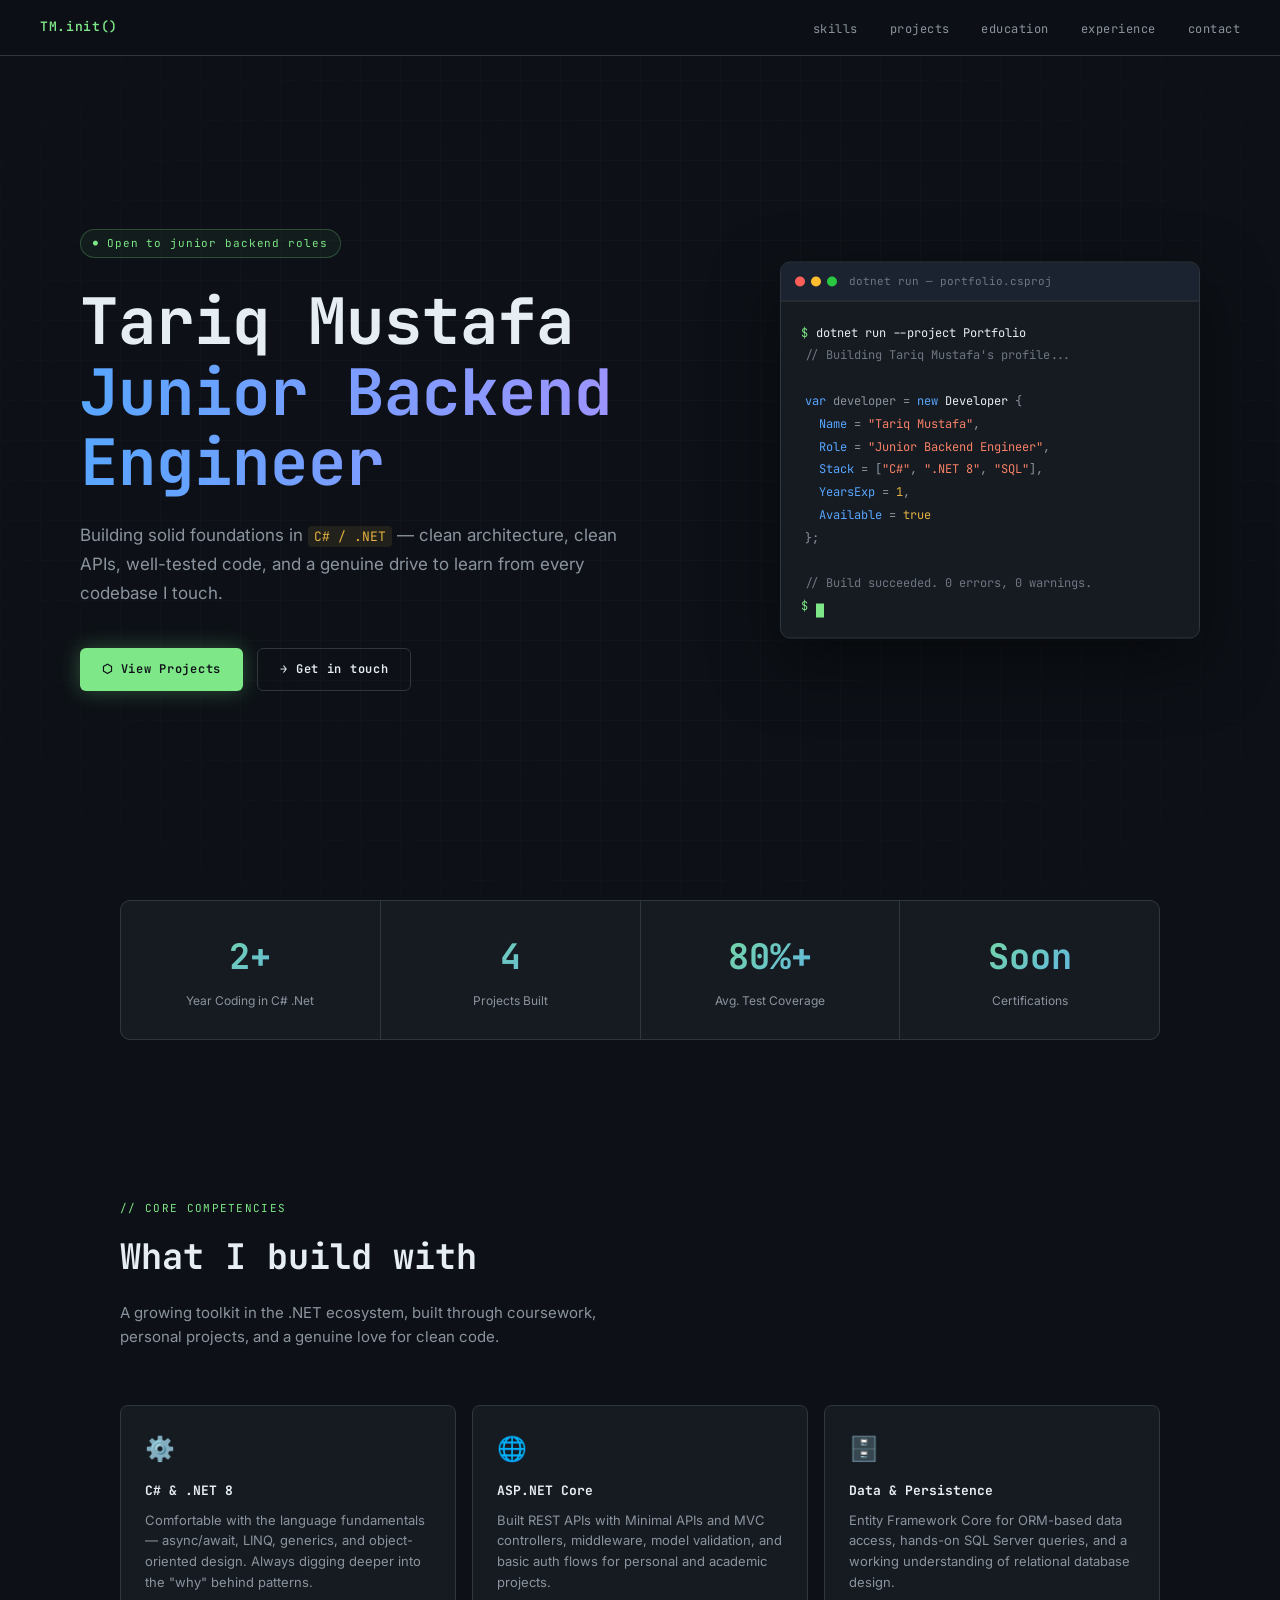
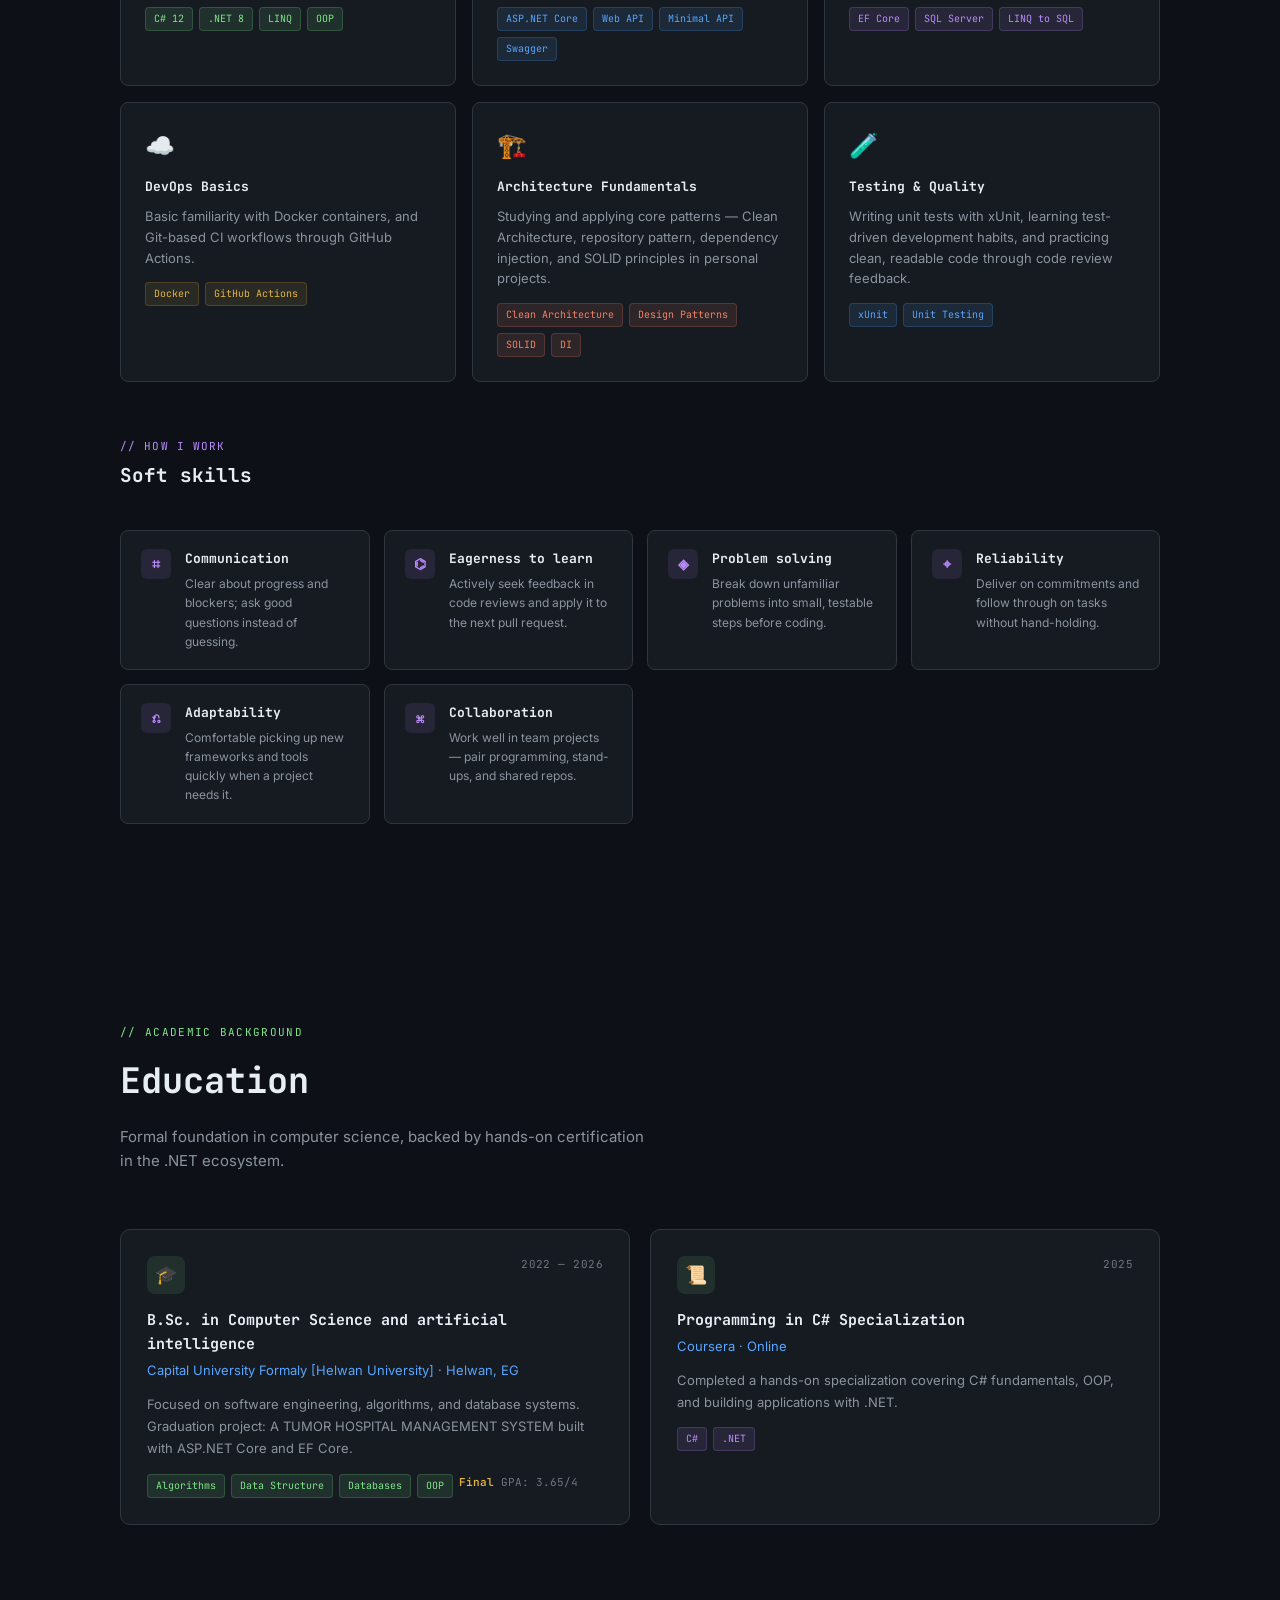
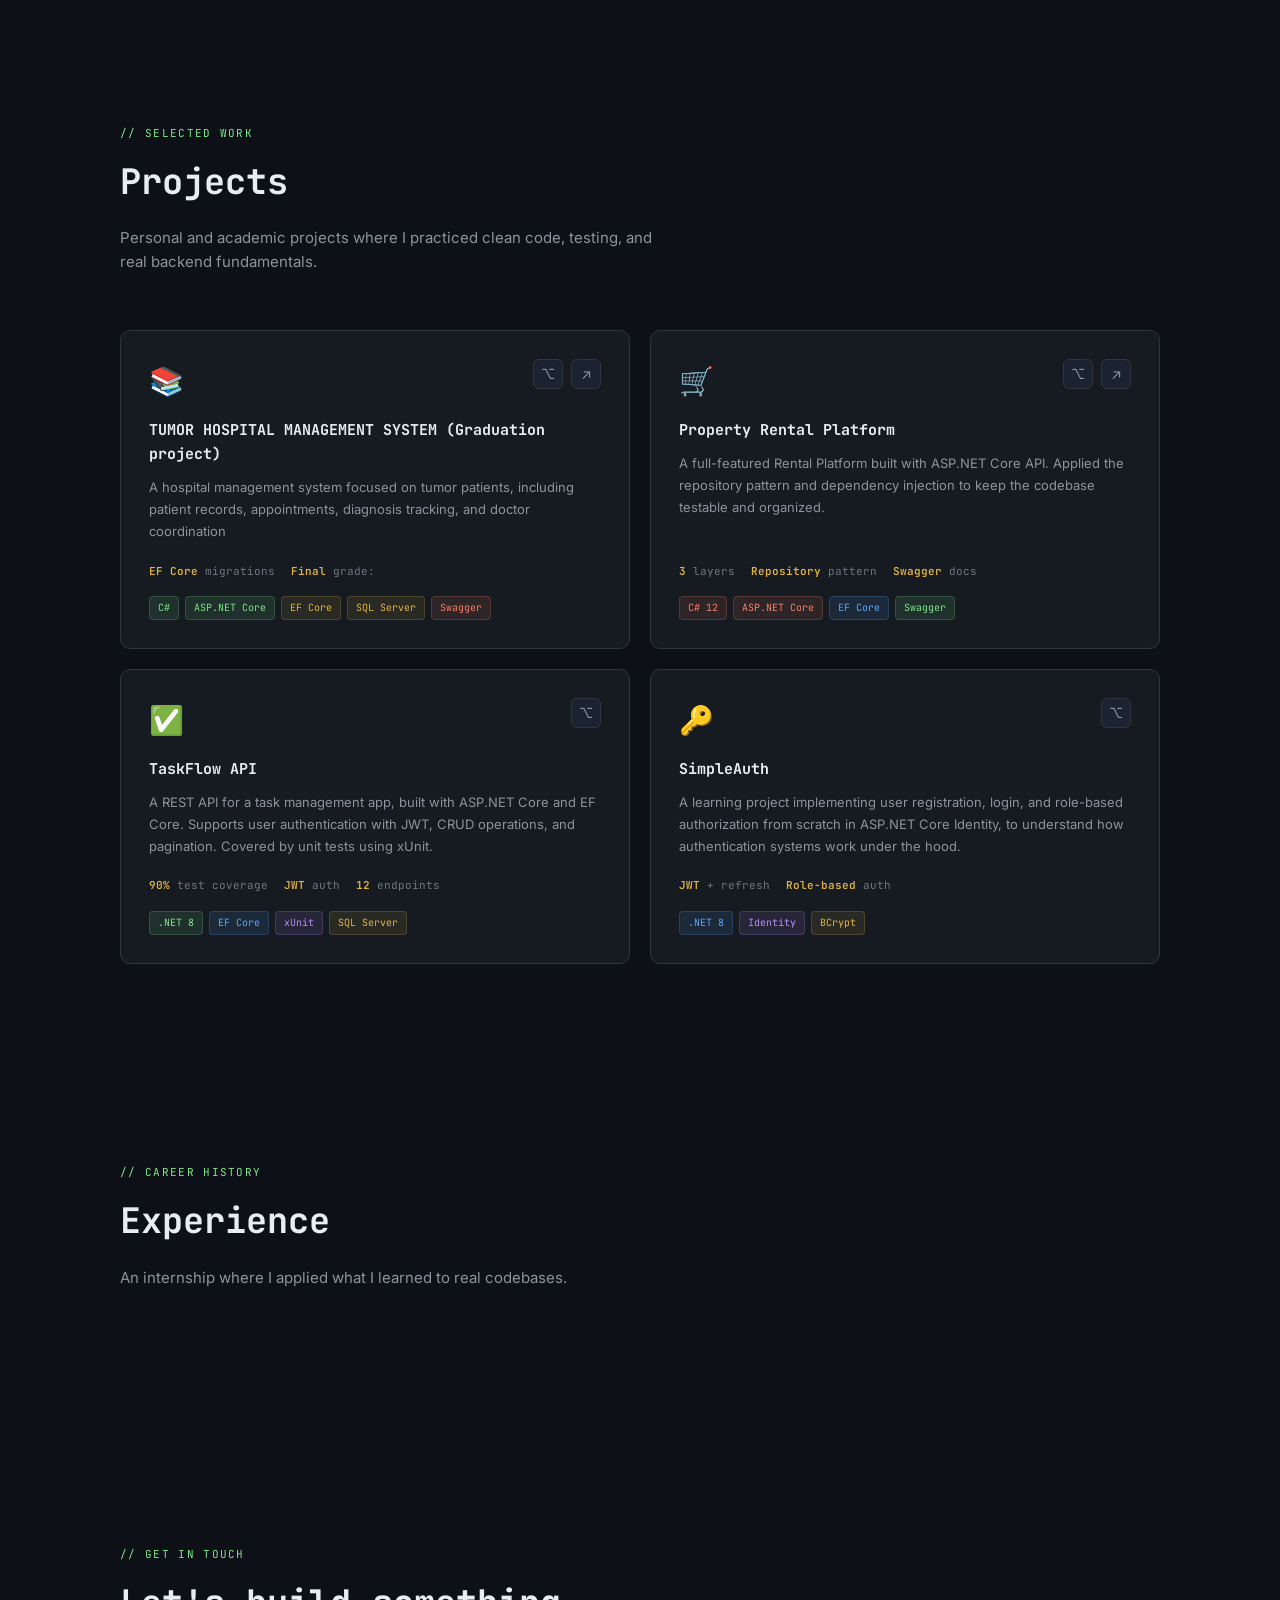
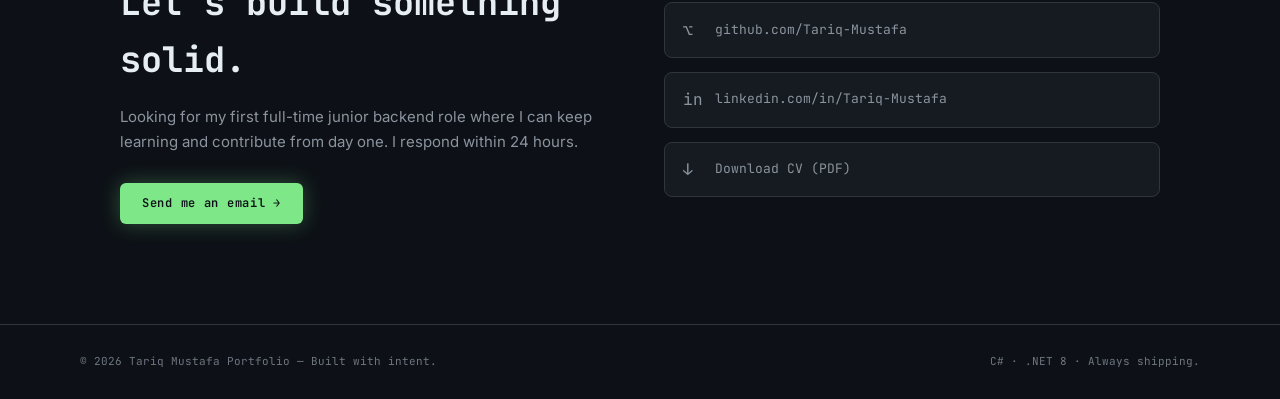
==== commit 848350ac: "adding taskflow-api github link" ====
--- a/index.html
+++ b/index.html
@@ -230,7 +230,7 @@
             <span class="tag green">Data Structure</span>
             <span class="tag green">Databases</span>
             <span class="tag green">OOP</span>
-            <div class="stat"><span>Final</span> grade: </div>
+            <div class="stat"><span>Final</span> GPA: 3.65/4</div>
           </div>
         </div>
 
@@ -307,7 +307,7 @@
           <div class="project-header">
             <div class="project-icon">✅</div>
             <div class="project-links">
-              <a href="#" class="icon-link" title="GitHub">⌥</a>
+              <a href="https://github.com/Tariq-Mustafa/taskflow-api" class="icon-link" title="GitHub">⌥</a>
             </div>
           </div>
           <div class="project-name">TaskFlow API</div>
@@ -401,4 +401,4 @@
     </script>
 
   </body>
-</html>
+</html>
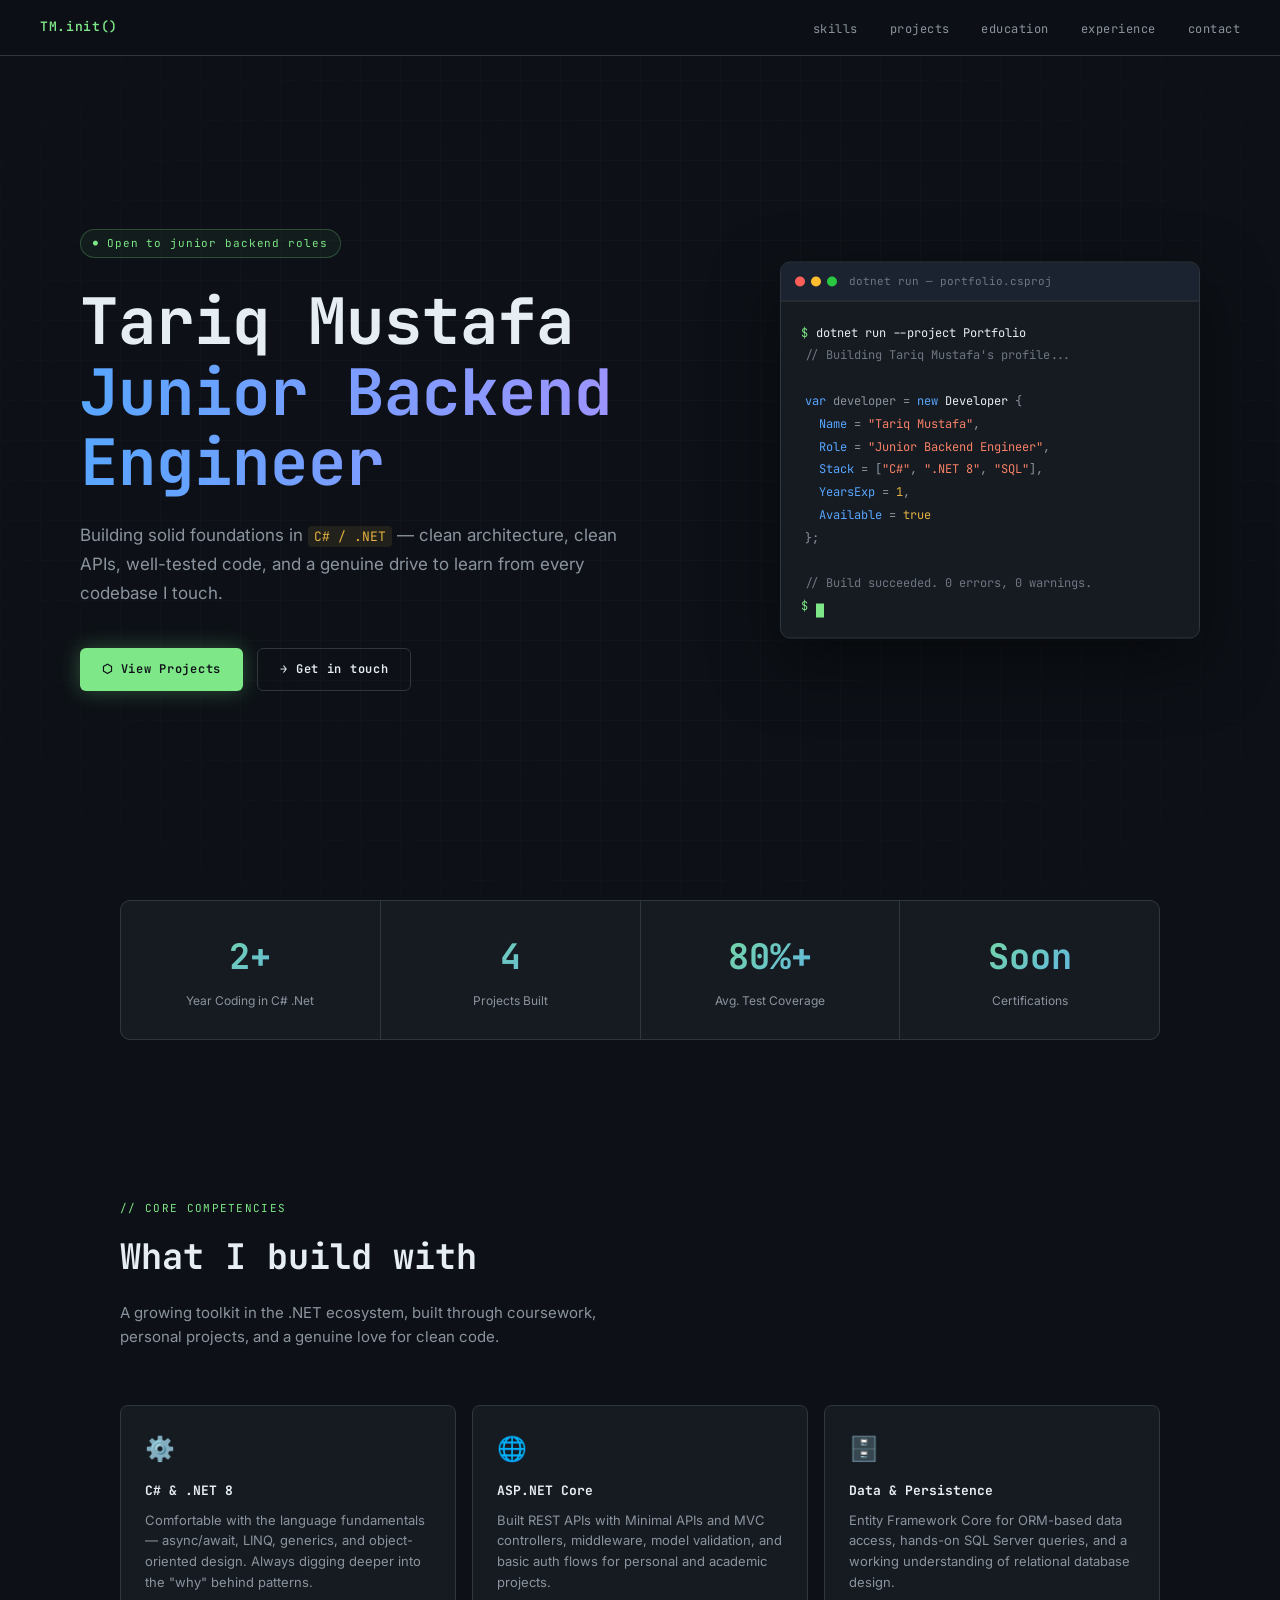
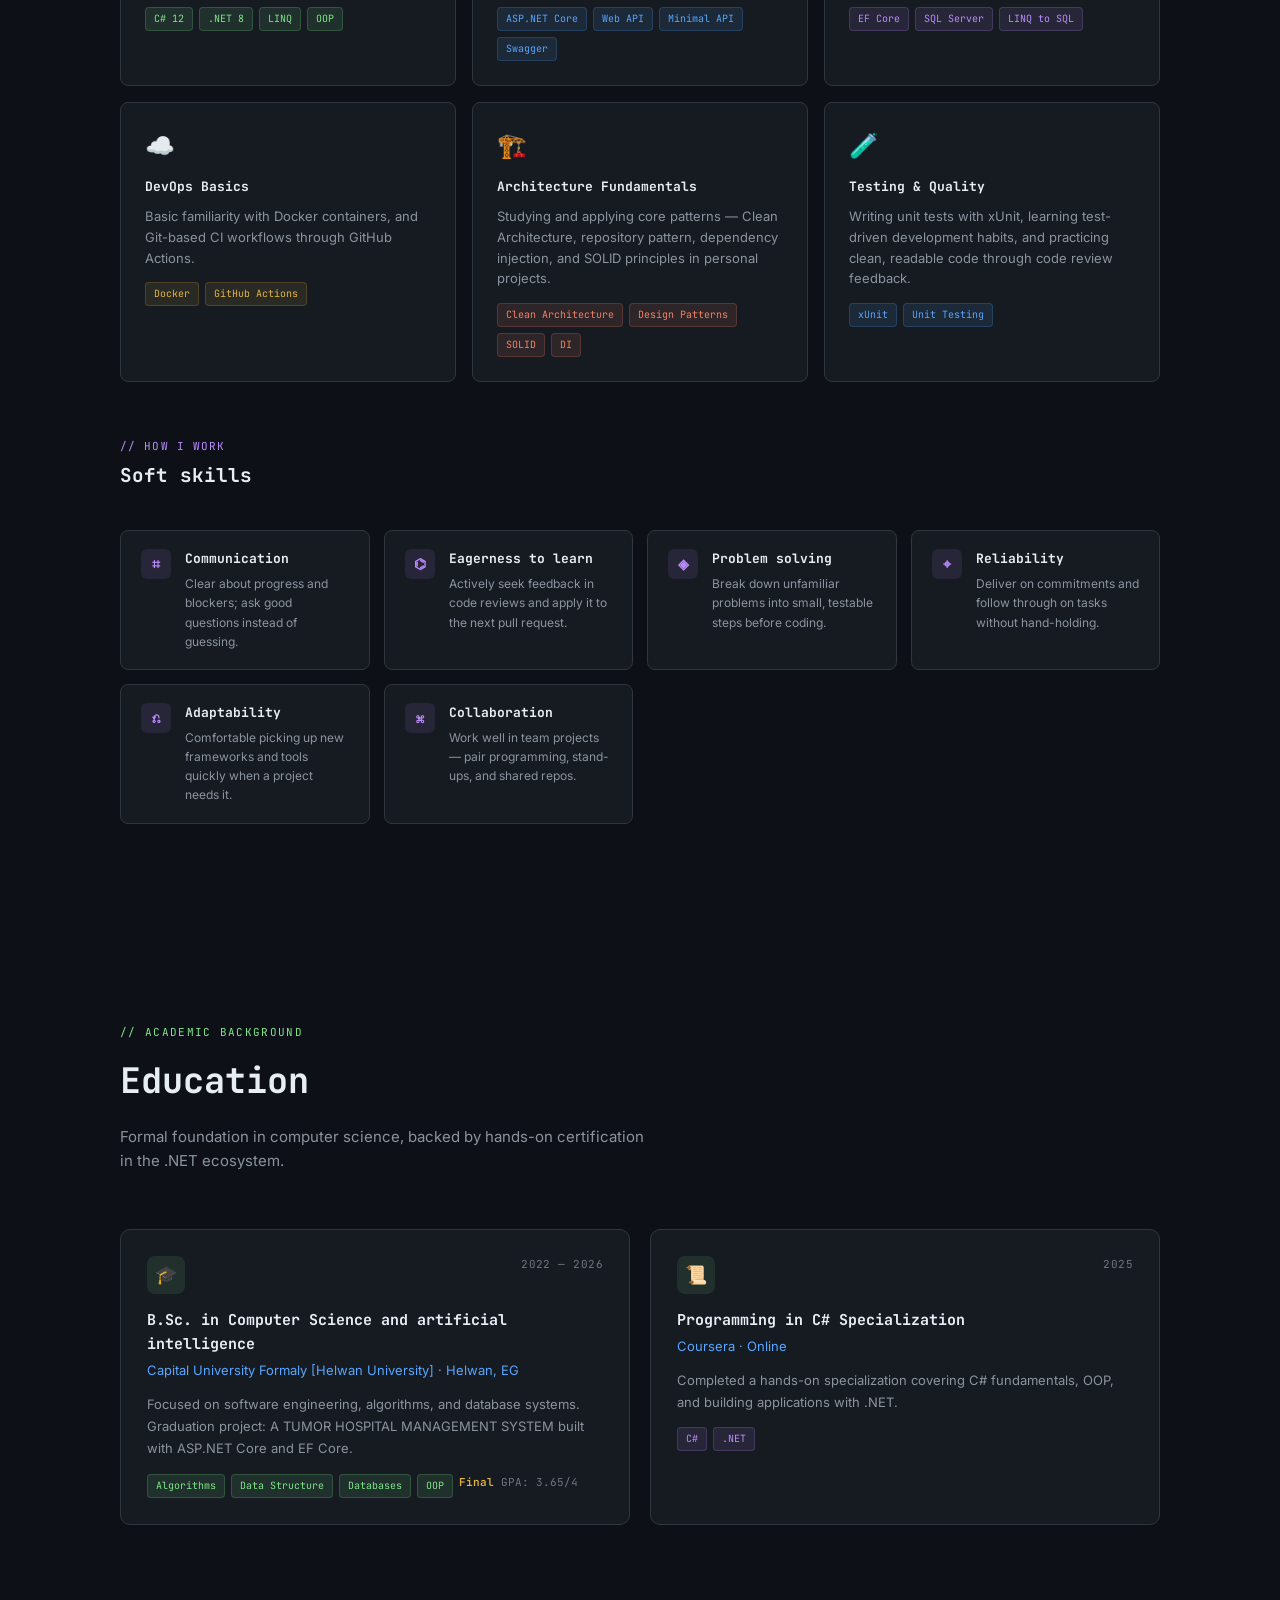
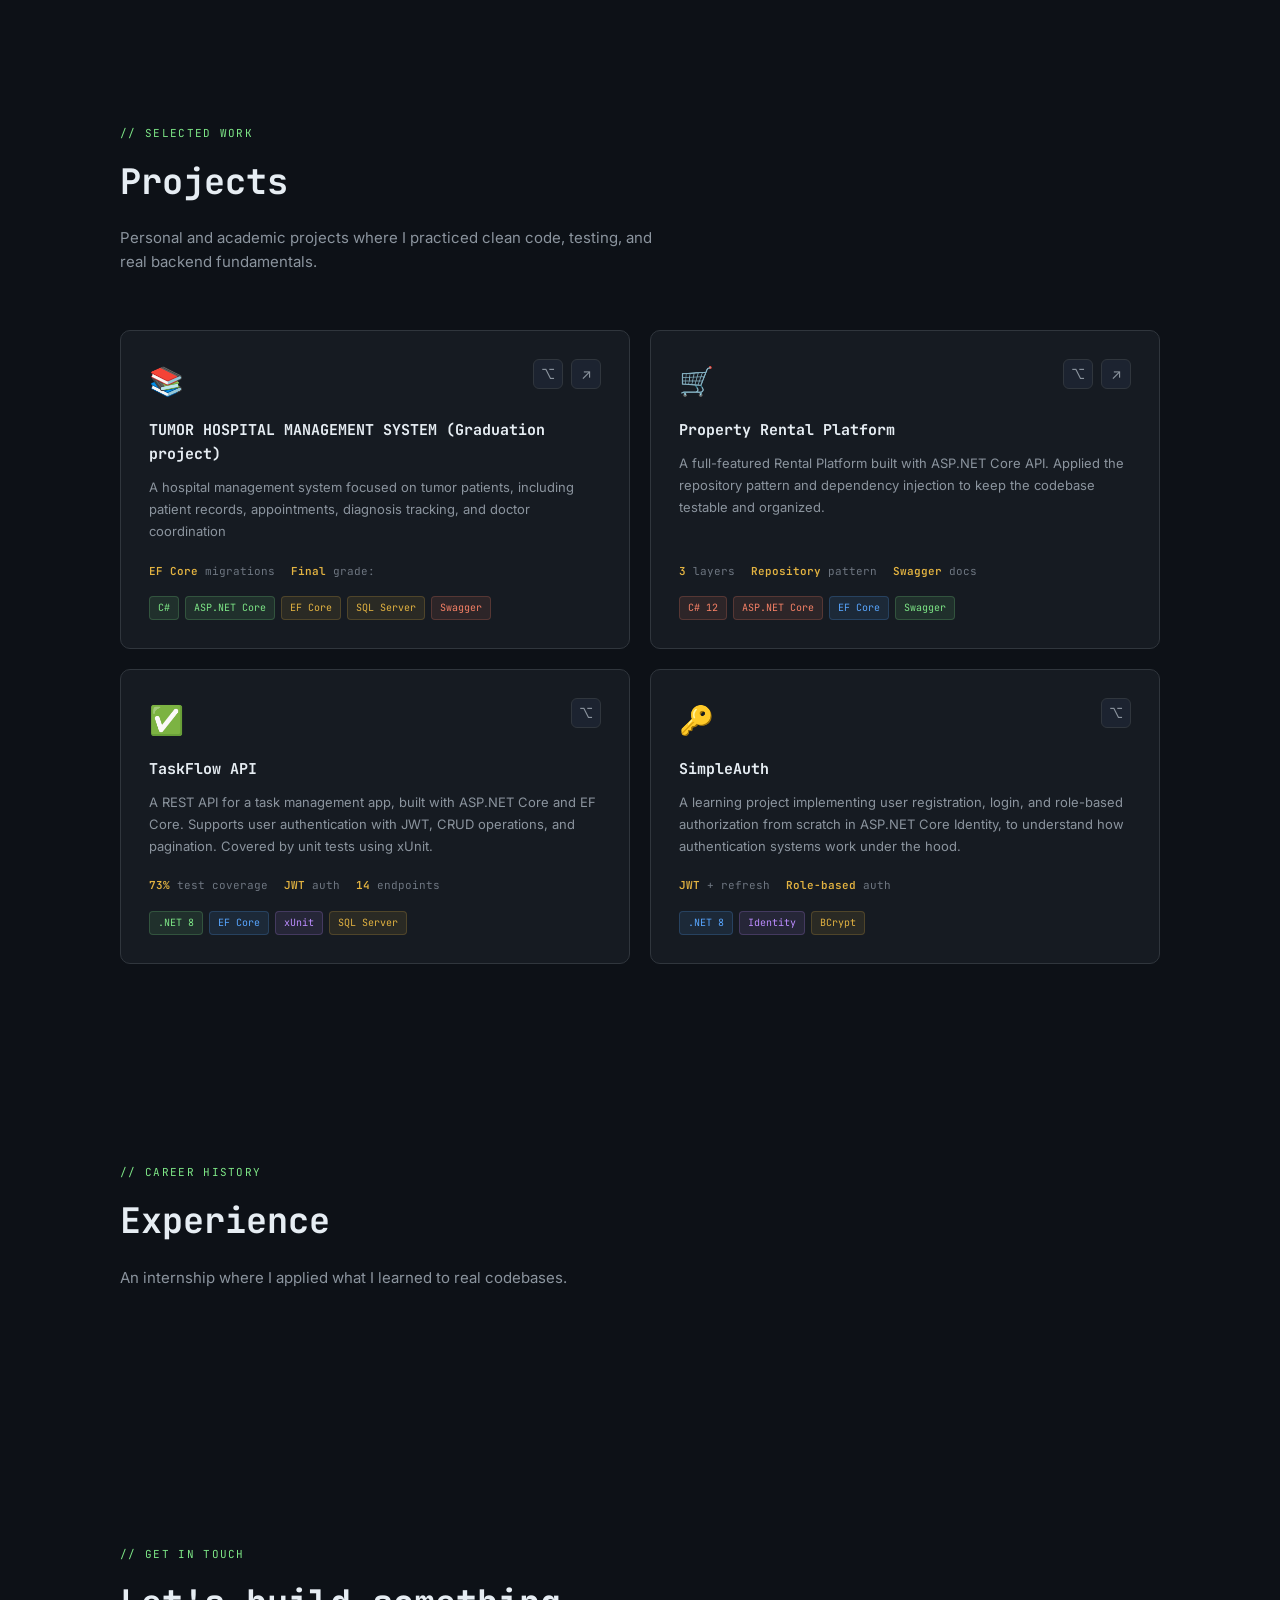
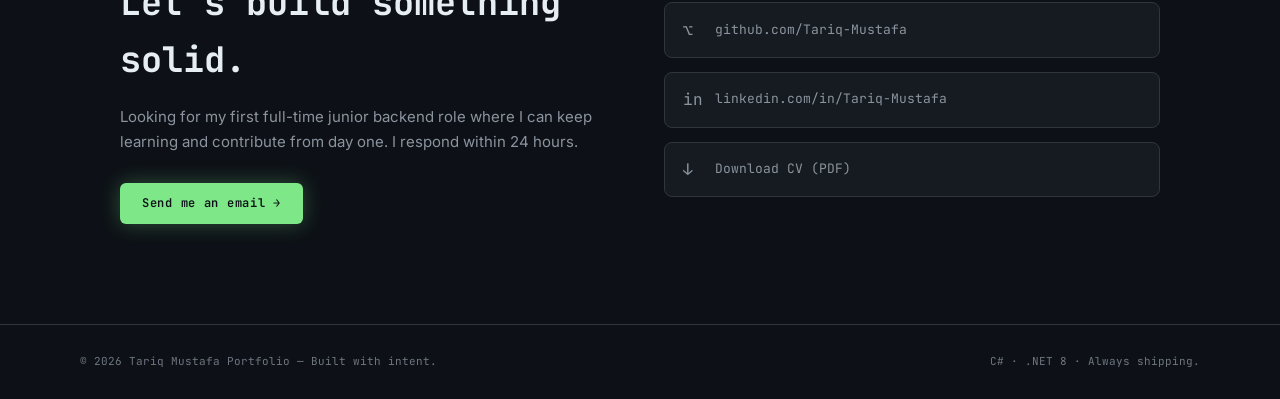
==== commit 6c66cd01: "changing the percentage of test and number of endpoint" ====
--- a/index.html
+++ b/index.html
@@ -313,9 +313,9 @@
           <div class="project-name">TaskFlow API</div>
           <div class="project-desc">A REST API for a task management app, built with ASP.NET Core and EF Core. Supports user authentication with JWT, CRUD operations, and pagination. Covered by unit tests using xUnit.</div>
           <div class="project-stats">
-            <div class="stat"><span>90%</span> test coverage</div>
+            <div class="stat"><span>73%</span> test coverage</div>
             <div class="stat"><span>JWT</span> auth</div>
-            <div class="stat"><span>12</span> endpoints</div>
+            <div class="stat"><span>14</span> endpoints</div>
           </div>
           <div class="project-tech">
             <span class="tag green">.NET 8</span>
